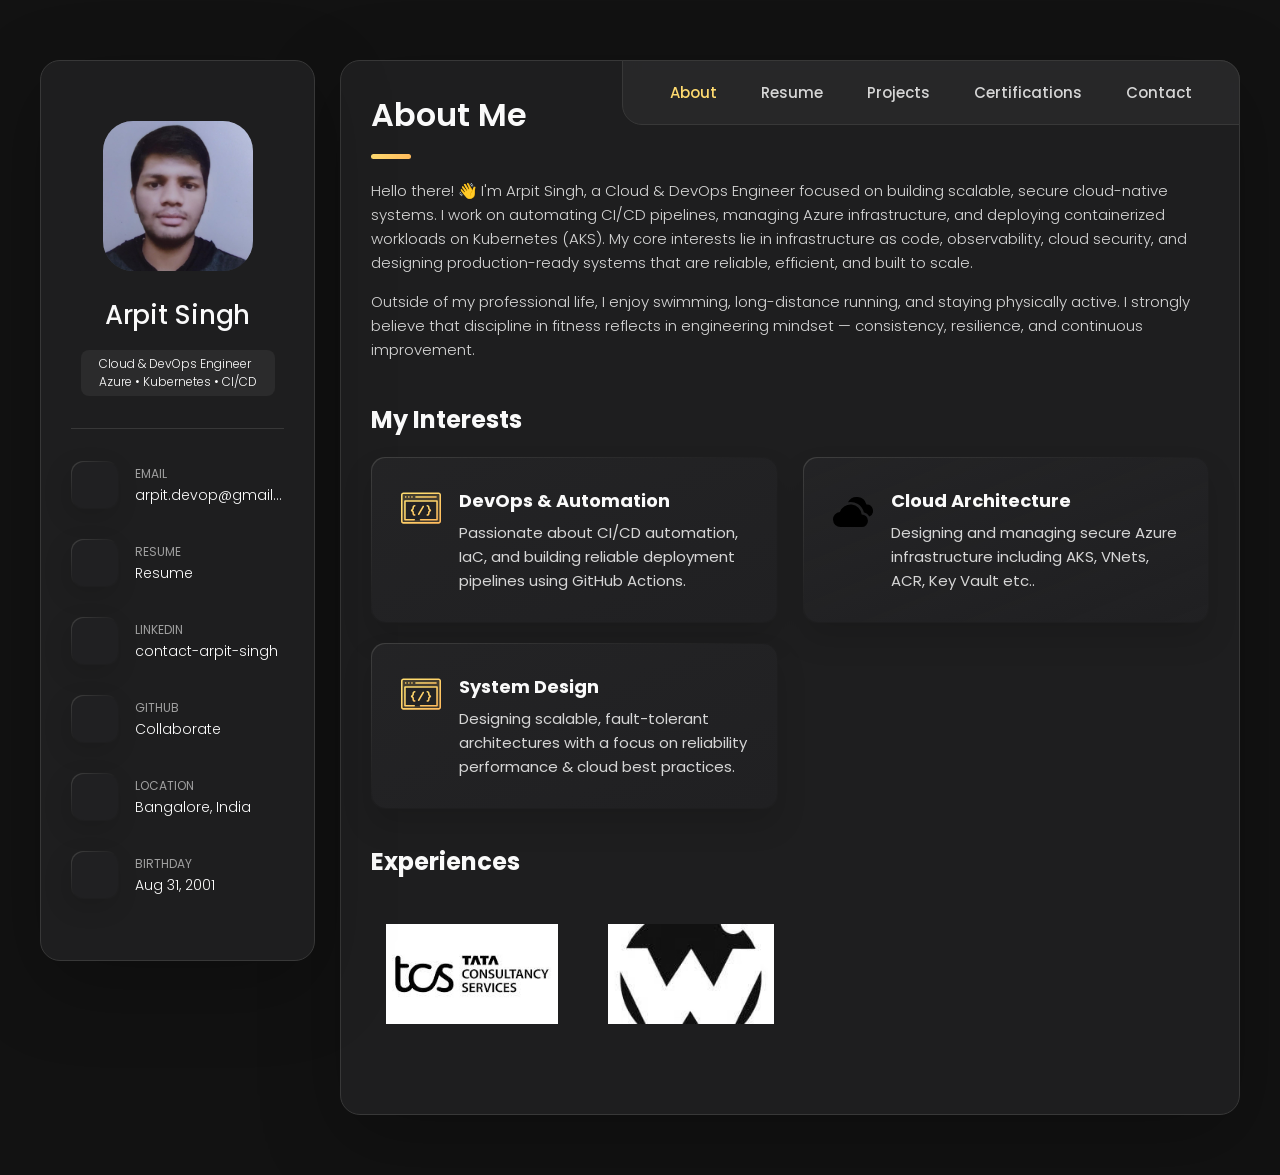
==== index.html @ 0b709ae7 "first commit" ====
<!DOCTYPE html>
<html lang="en">

<head>
  <meta charset="UTF-8">
  <meta http-equiv="X-UA-Compatible" content="IE=edge">
  <meta name="viewport" content="width=device-width, initial-scale=1.0">
  <title>Arpit Singh</title>

  <!--
    - favicon
  -->
  <link rel="shortcut icon" href="./assets/as.png" type="image/x-icon">
  <link rel="stylesheet" href="https://cdn.jsdelivr.net/npm/ionicons@5.5.1/dist/css/ionicons.min.css">
  <link rel="stylesheet" href="https://cdn.jsdelivr.net/npm/ionicons@5.5.1/dist/css/ionicons.min.css">
  <link rel="stylesheet" href="https://code.ionicframework.com/ionicons/2.0.1/css/ionicons.min.css">
  <link rel="stylesheet" href="https://cdn.jsdelivr.net/npm/ionicons@5.5.1/dist/css/ionicons.min.css">
  <link rel="stylesheet" href="https://cdn.jsdelivr.net/npm/ionicons@5.5.1/dist/css/ionicons.min.css">

  <!--
    - custom css link
  -->
  <link rel="stylesheet" href="./assets/css/style.css">

  <!--
    - google font link
  -->
  <link rel="preconnect" href="https://fonts.googleapis.com">
  <link rel="preconnect" href="https://fonts.gstatic.com" crossorigin>
  <link href="https://fonts.googleapis.com/css2?family=Poppins:wght@300;400;500;600&display=swap" rel="stylesheet">
</head>

<body>

  <!--
    - #MAIN
  -->

  <main>

    <!--
      - #SIDEBAR
    -->

    <aside class="sidebar" data-sidebar>

      <div class="sidebar-info">

        <figure class="avatar-box">
          <img src="./assets/profile-pic.jpeg" alt="Arpit Singh" width="80">
        </figure>

        <div class="info-content">
          <h1 class="name" title="Arpit Singh">Arpit Singh</h1>

          <p class="title">Cloud & DevOps Engineer <br> Azure • Kubernetes • CI/CD</p>
        </div>

        <button class="info_more-btn" data-sidebar-btn>
          <span>Show Contacts</span>

          <ion-icon name="chevron-down"></ion-icon>
        </button>

      </div>

      <div class="sidebar-info_more">

        <div class="separator"></div>

        <ul class="contacts-list">

          <li class="contact-item">

            <div class="icon-box">
              <ion-icon name="mail-outline"></ion-icon>
            </div>

            <div class="contact-info">
              <p class="contact-title">Email</p>
              <a href="mailto:arpit.devop@gmail.com" class="contact-link">
                arpit.devop@gmail.com
              </a>
            </div>

          </li>

          <li class="contact-item">

            <div class="icon-box">
              <ion-icon name="ribbon"></ion-icon>
            </div>

            <div class="contact-info">
              <a href="https://drive.google.com/file/d/19bcJ9LCSrJojhZYtSBppx2mqFGIJ4Ehd/view?usp=sharing"
                target="_blank" class="contact-title">Resume</a>

              <a href="https://drive.google.com/file/d/19bcJ9LCSrJojhZYtSBppx2mqFGIJ4Ehd/view?usp=sharing"
                target="_blank" class="contact-link">Resume</a>
            </div>

          </li>

          <li class="contact-item">

            <div class="icon-box">
              <ion-icon name="logo-linkedin"></ion-icon>
            </div>

            <div class="contact-info">
              <!-- <p  class="contact-title">LinkedIn</p> -->
              <a href="https://www.linkedin.com/in/contact-arpit-singh"  target="_blank" class="contact-title">LinkedIn</a>
              <a href="https://www.linkedin.com/in/contact-arpit-singh"  target="_blank" class="contact-link">contact-arpit-singh</a>
            </div>

          </li>


          <li class="contact-item">

            <div class="icon-box">
              <ion-icon name="logo-github"></ion-icon>
            </div>

            <div class="contact-info">
              <a href="https://github.com/The-0mnipotent"  target="_blank" class="contact-title">Github</a>
              <a href="https://github.com/The-0mnipotent"  target="_blank" class="contact-link">Collaborate</a>
            </div>

          </li>

          <!-- <li class="contact-item">

            <div class="icon-box">
              <ion-icon name="code"></ion-icon>
            </div>

            <div class="contact-info">
              <a href="https://www.naukri.com/code360/profile/codetalk"   target="_blank" class="contact-title">Code-360</p>
              <a href="https://www.naukri.com/code360/profile/codetalk"   target="_blank" class="contact-link">Check it out</a>
            </div>

          </li> -->

          <li class="contact-item">

            <div class="icon-box">
              <ion-icon name="location-outline"></ion-icon>
            </div>

            <div class="contact-info">
              <p class="contact-title">Location</p>
              <address>Bangalore, India</address>
            </div>

          </li>


          <li class="contact-item">

            <div class="icon-box">
              <ion-icon name="calendar-outline"></ion-icon>
            </div>

            <div class="contact-info">
              <p class="contact-title">Birthday</p>

              <time datetime="2000-02-16">Aug 31, 2001</time>
            </div>

          </li>

        </ul>

        <div class="separator"></div>


      </div>

    </aside>





    <!--
      - #main-content
    -->

    <div class="main-content">

      <!--
        - #NAVBAR
      -->

      <nav class="navbar">

        <ul class="navbar-list">

          <li class="navbar-item">
            <button class="navbar-link  active" data-nav-link>About</button>
          </li>

          <li class="navbar-item">
            <button class="navbar-link" data-nav-link>Resume</button>
          </li>

          <li class="navbar-item">
            <button class="navbar-link" data-nav-link>Projects</button>
          </li>

          <li class="navbar-item">
            <button class="navbar-link" data-nav-link>Certifications</button>
          </li>

          <li class="navbar-item">
            <button class="navbar-link" data-nav-link>Contact</button>
          </li>

        </ul>

      </nav>





      <!--
        - #ABOUT
      -->

      <article class="about  active" data-page="about">

        <header>
          <h2 class="h2 article-title">About me</h2>
        </header>

        <section class="about-text">
          <p>
            Hello there! 👋 I'm Arpit Singh, a Cloud & DevOps Engineer focused on building scalable, secure cloud-native systems. I work on automating CI/CD pipelines, managing Azure infrastructure, and deploying containerized workloads on Kubernetes (AKS). My core interests lie in infrastructure as code, observability, cloud security, and designing production-ready systems that are reliable, efficient, and built to scale.
          </p>

          <p>
            Outside of my professional life, I enjoy swimming, long-distance running, and staying physically active. I strongly believe that discipline in fitness reflects in engineering mindset — consistency, resilience, and continuous improvement.
          </p>
        </section>


        <!--
          - service
        -->

        <section class="service">

          <h3 class="h3 service-title">My Interests</h3>

          <ul class="service-list">

            <li class="service-item">

              <div class="service-icon-box">
                <img src="./assets/images/icon-dev.svg" alt="DevOps icon" width="40">
              </div>

              <div class="service-content-box">
                <h4 class="h4 service-item-title">DevOps & Automation</h4>

                <p class="service-item-text">
                  Passionate about CI/CD automation, IaC, and building reliable deployment pipelines using GitHub Actions.
                </p>
              </div>
            </li>

            <li class="service-item">

              <div class="service-icon-box">
                <img src="./assets/images/icon-cloud.svg" alt="Cloud icon" width="40">
              </div>

              <div class="service-content-box">
                <h4 class="h4 service-item-title">Cloud Architecture</h4>

                <p class="service-item-text">
                  Designing and managing secure Azure infrastructure including AKS, VNets, ACR, Key Vault etc..
                </p>
              </div>

            </li>

            <li class="service-item">

              <div class="service-icon-box">
                <img src="./assets/images/icon-dev.svg" alt="System Design icon" width="40">
              </div>

              <div class="service-content-box">
                <h4 class="h4 service-item-title">System Design</h4>

                <p class="service-item-text">
                  Designing scalable, fault-tolerant architectures with a focus on reliability performance & cloud best practices.
                </p>
              </div>

            </li>

          </ul>

        </section>


        <!--
          - testimonials (Todo)
        -->

        

        <!--
          - testimonials modal
        -->
        <div class="modal-container" data-modal-container>

          <div class="overlay" data-overlay></div>

          <section class="testimonials-modal">

            <button class="modal-close-btn" data-modal-close-btn>
              <ion-icon name="close-outline"></ion-icon>
            </button>

            <div class="modal-img-wrapper">
              <figure class="modal-avatar-box">
                <img src="./assets/images/logo.png" alt="Arpit Singh" width="80" data-modal-img>
              </figure>

              <img src="./assets/images/icon-quote.svg" alt="quote icon">
            </div>

            <div class="modal-content">

              <h4 class="h3 modal-title" data-modal-title>Arpit Singh</h4>


              <div data-modal-text>
                <p>
                  Arpit is a great guy to work with.
                </p>
              </div>

            </div>

          </section>

        </div>


        <!--
          - clients
        -->

        <section class="clients">

          <h3 class="h3 clients-title">Experiences</h3>

          <ul class="clients-list has-scrollbar">

            <li class="clients-item">
              <a href="https://www.tcs.com/" target="_blank">
                <img src="./assets/images/tcs.jpeg" width="150px" height="100px" alt="TCS">
              </a>
            </li>

            <li class="clients-item">
              <a href="https://thewasserstoff.com/" target="_blank">
                <img src="./assets/images/wasserstoff.jpeg" width="150px" height="100px" alt="Wasserstoff">
              </a>
            </li>

            <!-- <li class="clients-item coding-ninjas">
              <a href="https://www.codingninjas.com/" target="_blank">
                <br><br><br><br>
                <img src="./assets/images/codingninjas.png" width="150px" height="150px" alt="codingninjas">
              </a>
            </li> -->

          </ul>

        </section>

        <!-- Received Offers From (TODO) -->
      </article>





      <!--
        - #RESUME
      -->

      <article class="resume" data-page="resume">

        <header>
          <h2 class="h2 article-title">Resume</h2>
        </header>
        <section class="timeline">

          <div class="title-wrapper">
            <div class="icon-box">
              <ion-icon name="briefcase" class="experience-icon"></ion-icon>
            </div>

            <h3 class="h3">Experience</h3>
          </div>

          <ol class="timeline-list">

            <li class="timeline-item">
              <h4 class="h4 timeline-item-title">Tata Consultancy Services (TCS)</h4>

              <span>Associate System Engineer | November 2024 – Present</span>

              <ul class="white-dot">
                <li>Implemented GitHub Actions CI/CD workflows to automate build, test, and deployment pipelines, improving delivery speed and reducing manual intervention.</li>
                <li>Containerized application components and deployed them on Azure Kubernetes Service (AKS); developed Helm charts to standardize deployments across environments.</li>
                <li>Managed Azure infrastructure including VMs, Storage Accounts, VNets, ACR, and Key Vault with secure configurations and monitoring using Azure Monitor.</li>
                <li>Enhanced system reliability and observability while optimizing operational overhead.</li>
              </ul>
            </li>

            <li class="timeline-item">
              <h4 class="h4 timeline-item-title">Wasserstoff RJ Innovations Limited</h4>

              <span>Backend Engineer | May 2024 – October 2024</span>

              <ul class="white-dot">
                <li>Designed and maintained RESTful APIs using Node.js, Express, and MongoDB to improve backend reliability and scalability.</li>
                <li>Collaborated with DevOps teams to containerize applications using Docker and deploy them on AWS environments.</li>
                <li>Built CI/CD pipelines using GitHub Actions to automate testing and deployments, reducing release cycles and manual effort.</li>
                <li>Worked closely with cross-functional teams to ensure stable and production-ready backend systems.</li>
              </ul>
            </li>

          </ol>

        </section>

        <section class="timeline">

          <div class="title-wrapper">
            <div class="icon-box">
              <ion-icon name="book-outline"></ion-icon>
            </div>

            <h3 class="h3">Education</h3>
          </div>

          <ol class="timeline-list">

            <li class="timeline-item">

              <h4>
                <a href="http://soe.jnu.ac.in/home" class="h4 timeline-item-title">
                  <b>Jawaharlal Nehru University</b>
                </a>
              </h4>

              <span>2019 – 2024</span>

              <p class="timeline-text">B.Tech + M.S. (Integrated) in Computer Science</p>

              <ul class="white-dot">
                <li>Strong foundation in Data Structures, Operating Systems, Computer Networks, DBMS, and System Design.</li>
                <li>Developed analytical and problem-solving skills through rigorous coursework and projects.</li>
                <li>Actively participated in technical events and coding competitions.</li>
              </ul>

            </li>

            <li class="timeline-item">

              <h4>
                <a href="www.yashwantpublicschool.org" class="h4 timeline-item-title">
                  <b>Yashwant Public Hr Secondary School</b>
                </a>
              </h4>

              <span>2017 – 2019</span>

              <p class="timeline-text">Higher Secondary Education (PCM) | CBSE</p>

            </li>

          </ol>

        </section>

        <section class="skill">

          <div class="title-wrapper">
            <div class="icon-box">
              <ion-icon name="server-outline" class="experience-icon"></ion-icon>
            </div>
            <h3 class="h3 skills-title">Technical Skills</h3>
          </div>

          <div class="skills-grid">

            <div class="skill-card">
              <h4 class="skill-card-title">Cloud Platforms</h4>
              <ul class="skill-card-list">
                <li>Microsoft Azure</li>
                <li>VMs</li>
                <li>VNets</li>
                <li>ACR</li>
                <li>Key Vault</li>
                <li>Azure Monitor</li>
                <li>Storage Accounts</li>
              </ul>
            </div>

            <div class="skill-card">
              <h4 class="skill-card-title">DevOps & IaC</h4>
              <ul class="skill-card-list">
                <li>Docker</li>
                <li>Kubernetes (AKS)</li>
                <li>GitHub Actions</li>
                <li>Terraform</li>
                <li>Jenkins</li>
                <li>Helm</li>
              </ul>
            </div>

            <div class="skill-card">
              <h4 class="skill-card-title">Backend Development</h4>
              <ul class="skill-card-list">
                <li>Node.js</li>
                <li>Express.js</li>
                <li>REST APIs</li>
                <li>MongoDB</li>
              </ul>
            </div>

            <div class="skill-card">
              <h4 class="skill-card-title">Scripting</h4>
              <ul class="skill-card-list">
                <li>Python</li>
                <li>Bash</li>
                <li>JavaScript</li>
              </ul>
            </div>

            <div class="skill-card">
              <h4 class="skill-card-title">Version Control</h4>
              <ul class="skill-card-list">
                <li>Git</li>
                <li>GitHub</li>
              </ul>
            </div>

            <div class="skill-card">
              <h4 class="skill-card-title">ITSM</h4>
              <ul class="skill-card-list">
                <li>ServiceNow</li>
                <li>Incident Management</li>
                <li>Access Provisioning</li>
              </ul>
            </div>

          </div>

        </section>
        <!--<br>
        <section class="skill">
          <div class="title-wrapper">
            <div class="icon-box">
              <ion-icon name="book" class="experience-icon"></ion-icon>
            </div>
            <h3 class="h3 skills-title">Coursework</h3>
          </div>
          <ul class="skills-list content-card">

            <ul class="white-dot">

              <li>Data Structures</li>
              <li>Object Oriented Programming Language</li>
              <li>Operating Systems</li>
              <li>Database Management System</li>
              <li>Data Science</li>
              <li>Computer Networking</li>
              <li>Machine Learning</li>
            </ul>
          </ul>

        </section> -->

      </article>





      <!--
        - #PORTFOLIO
      -->
      <article class="portfolio" data-page="projects">

        <header>
          <h2 class="h2 article-title">Projects</h2>
        </header>

        <section>



          <div class="filter-select-box">

            <button class="filter-select" data-select>

              <div class="select-value" data-select-value>Options for future</div>

              <div class="select-icon">
                <ion-icon name="chevron-down"></ion-icon>
              </div>

            </button>



          </div>

          <ul class="project-list">
            <li class="project-item  active" data-filter-item data-category="web development">
              <a target="_blank" href="https://mernstay.onrender.com/">

                <figure class="project-img">
                  <div class="project-item-icon-box">
                    <ion-icon name="eye-outline"></ion-icon>
                  </div>
                  <img src="./assets/project-1.png" alt="Stock Market" loading="lazy">
                </figure>

                <h3 class="project-title">MERNStay Application</h3>

                <p class="project-category">Web Development</p>

              </a>
            </li>
            <li class="project-item  active" data-filter-item data-category="web development">
              <a target="_blank" href="https://property-pulse-j5a2.onrender.com/">

                <figure class="project-img">
                  <div class="project-item-icon-box">
                    <ion-icon name="eye-outline"></ion-icon>
                  </div>
                  <img src="./assets/project-2.png" alt="QnA" loading="lazy">
                </figure>

                <h3 class="project-title">Property Pulse</h3>

                <p class="project-category">Web Development</p>

              </a>
            </li>

            <li class="project-item  active" data-filter-item data-category="web development">
              <a target="_blank" href="https://arpit-movie-mania.netlify.app/">

                <figure class="project-img">
                  <div class="project-item-icon-box">
                    <ion-icon name="eye-outline"></ion-icon>
                  </div>
                  <img src="./assets/project-3.png" alt="QnA" loading="lazy">
                </figure>

                <h3 class="project-title">Movie Mania</h3>

                <p class="project-category">Web Development</p>

              </a>
            </li>

            <li class="project-item  active" data-filter-item data-category="web development">
              <a target="_blank" href="https://arpit-bookphile.netlify.app/">

                <figure class="project-img">
                  <div class="project-item-icon-box">
                    <ion-icon name="eye-outline"></ion-icon>
                  </div>
                  <img src="./assets/project-4.png" alt="QnA" loading="lazy">
                </figure>

                <h3 class="project-title">Bookphile</h3>

                <p class="project-category">Web Development</p>

              </a>
            </li>

            <li class="project-item  active" data-filter-item data-category="web development">
              <a target="_blank" href="https://github.com/The-0mnipotent">

                <figure class="project-img">
                  <div class="project-item-icon-box">
                    <ion-icon name="eye-outline"></ion-icon>
                  </div>
                  <img src="./assets/github.png" alt="finance" loading="lazy">
                </figure>

                <h3 class="project-title">Other projects on Github</h3>
                <p class="project-category">Various Other Skills</p>


              </a>
            </li>

            <!-- TeachTok (TODO) -->

          </ul>

        </section>
        <br>
      
      </article>









      <!--
        - #BLOG
      -->

      <article class="blog" data-page="certifications">

        <header>
          <h2 class="h2 article-title">Work</h2>
        </header>

        <section class="blog-posts">
          <ul class="blog-posts-list">

            <!-- add iotric -->
            <li class="blog-post-item">
              <a target="_blank" href="https://ninjasfiles.s3.amazonaws.com/certificate_67cec0396accd860_f3f9511fbd11e217bb98fff5a07efeba.pdf">

                <figure class="blog-banner-box">
                  <img src="./assets/certificate-1.png" alt="Frontend" loading="lazy">
                </figure>

                <div class="blog-content">

                  <div class="blog-meta">
                    <p class="blog-category">Frontend Development</p>

                    <span class="dot"></span>

                    <time datetime="2022-02-23">July 2023 – September 2023</time>
                  </div>


                </div>

              </a>
            </li>

            <!-- add kyron -->
            <li class="blog-post-item">
              <a target="_blank" href="https://ninjasfiles.s3.amazonaws.com/certificate_d5d34d7b096cbec3_479503feb0fe6d959cf049bc693d2ffd.pdf">

                <figure class="blog-banner-box">
                  <img src="./assets/certificate-2.png" alt="Backend Development" loading="lazy">
                </figure>

                <div class="blog-content">

                  <div class="blog-meta">
                    <p class="blog-category">Backend Development</p>

                    <span class="dot"></span>

                    <time datetime="2022-02-23">September 2022 – November 2022</time>
                  </div>


                </div>

              </a>
            </li>

            <!-- add upskool -->
            <li class="blog-post-item">
              <a target="_blank" href="https://ninjasfiles.s3.amazonaws.com/certificate_1bd7b28889ae97d5_ec583d59be76a3b35f789112d2c4c23d.pdf">

                <figure class="blog-banner-box">
                  <img src="./assets/certificate-3.png" alt="react" loading="lazy">
                </figure>

                <div class="blog-content">

                  <div class="blog-meta">
                    <p class="blog-category">React Development</p>

                    <span class="dot"></span>

                    <time datetime="2022-02-23">November 2022–February 2023</time>
                  </div>


                </div>

              </a>
            </li>
          </ul>
          
          </ul>

        </section>

        <!-- Certifications (TODO) -->
  
      </article>


      <!--
        - #CONTACT
      -->

      <article class="contact" data-page="contact">

        <header>
          <h2 class="h2 article-title">Contact</h2>
        </header>
        <section class="mapbox" data-mapbox>
          <div class="mapbox">
            <div class="gmap_canvas">
              <iframe 
                class="gmap_iframe"
                width="100%"
                frameborder="0"
                scrolling="no"
                marginheight="0"
                marginwidth="0"
                src="https://maps.google.com/maps?q=Whitefield,Bengaluru&t=&z=13&ie=UTF8&iwloc=&output=embed">
              </iframe>

              <style>
                .mapouter {
                  position: relative;
                  text-align: right;
                  width: 100%;
                  height: 424px;
                }

                .gmap_canvas {
                  overflow: hidden;
                  background: none !important;
                  width: 100%;
                  height: 424px;
                }

                .gmap_iframe {
                  height: 424px !important;
                }
              </style>
            </div>
          </div>
        </section>

        <header>
          <h2 class="h2 article-title">Let's Connect</h2>
        </header>
        <section>
          <div class="container">
            <div class="column">
              <a
                href="mailto:arpitsingh9274@gmail.com?subject=Exciting%20Opportunity:%20Join%20Our%20Team%20and%20Connect!&body=Dear%Arpit,%0D%0A%0D%0AI%20hope%20this%20email%20finds%20you%20well.%20I%20recently%20came%20across%20your%20impressive%20profile%20as%20a%20software%20engineer,%20and%20I%20must%20say,%20your%20experience%20and%20skills%20caught%20our%20attention.%0D%0A%0D%0AWe%20are%20always%20on%20the%20lookout%20for%20talented%20professionals%20like%20yourself%20who%20can%20contribute%20to%20our%20dynamic%20team.%20We%20believe%20that%20your%20expertise%20aligns%20perfectly%20with%20our%20company's%20goals%20and%20vision.%20After%20thoroughly%20reviewing%20your%20work%20and%20accomplishments,%20we%20are%20genuinely%20interested%20in%20connecting%20with%20you%20to%20discuss%20potential%20opportunities.%0D%0A%0D%0AWe%20admire%20your%20passion%20for%20software%20engineering%20and%20the%20exceptional%20projects%20you%20have%20undertaken.%20Our%20company%20values%20individuals%20who%20are%20motivated,%20innovative,%20and%20constantly%20seeking%20to%20push%20the%20boundaries%20of%20technology.%20We%20believe%20that%20you%20possess%20these%20qualities,%20and%20we%20would%20love%20to%20have%20you%20join%20our%20team.%0D%0A%0D%0AIf%20you%20are%20open%20to%20exploring%20new%20career%20prospects,%20we%20would%20be%20delighted%20to%20schedule%20a%20conversation%20with%20you%20at%20your%20convenience.%20We%20would%20like%20to%20discuss%20the%20exciting%20projects%20we%20are%20working%20on,%20as%20well%20as%20the%20opportunities%20for%20professional%20growth%20and%20development.%0D%0A%0D%0APlease%20let%20me%20know%20if%20you%20are%20interested%20in%20connecting,%20and%20we%20can%20arrange%20a%20call%20or%20a%20meeting.%20I%20am%20confident%20that%20our%20discussion%20will%20provide%20you%20with%20valuable%20insights%20into%20the%20possibilities%20that%20lie%20ahead.%0D%0A%0D%0AThank%20you%20for%20considering%20this%20opportunity.%20We%20eagerly%20await%20your%20response%20and%20the%20chance%20to%20connect%20with%20you%20further.%20If%20you%20have%20any%20questions%20in%20the%20meantime,%20please%20do%20not%20hesitate%20to%20reach%20out.%0D%0A%0D%0AWarm%20regards,">
                <div class="icon-box-mail">
                  <i class="ion ion-email"></i> &nbsp;&nbsp;Mail
                </div>
              </a>
            </div>
          </div>
        </section>
        <header>
          <br>
          <h2 class="h2 article-title">Also View</h2>
        </header>
        <section>
          <section class="blog-posts">
            <ul class="blog-posts-list">

              <li class="blog-post-item">
                <a href="https://www.linkedin.com/in/contact-arpit-singh/">

                  <figure class="blog-banner-box">
                    <img src="./assets/LinkedIn.png" alt="LinkedIn" loading="lazy">
                  </figure>

                  <div class="blog-content">

                    <div class="blog-meta">
                      <p class="blog-category">LinkedIn</p>

                      <span class="dot"></span>

                      <p class="blog-category">contact-arpit-singh</p>
                    </div>


                  </div>

                </a>
              </li>
              <!-- <li class="blog-post-item">
                <a href="https://www.naukri.com/code360/profile/codetalk">

                  <figure class="blog-banner-box">
                    <img src="./assets/code360.png" alt="Code360" loading="lazy">
                  </figure>

                  <div class="blog-content">

                    <div class="blog-meta">
                      <p class="blog-category">Code360</p>

                      <span class="dot"></span>

                      <p class="blog-category">codetalk</p>
                    </div>


                  </div>

                </a>
              </li> -->
          </section>
      </article>

    </div>

  </main>






  <!--
    - custom js link
  -->
  <script src="./assets/js/script.js"></script>

  <!--
    - ionicon link
  -->
  <script type="module" src="https://unpkg.com/ionicons@5.5.2/dist/ionicons/ionicons.esm.js"></script>
  <script nomodule src="https://unpkg.com/ionicons@5.5.2/dist/ionicons/ionicons.js"></script>

</body>

</html>
---- assets/css/style.css ----
/*-----------------------------------*\ #style.css \*-----------------------------------*/
/** * copyright 2022 @codewithsadee */
/*-----------------------------------*\ #CUSTOM PROPERTY \*-----------------------------------*/
:root {
  /** * colors */
  /* gradient */
  --bg-gradient-onyx: linear-gradient(
    to bottom right,
    hsl(240, 1%, 25%) 3%,
    hsl(0, 0%, 19%) 97%
  );
  --bg-gradient-jet: linear-gradient(
      to bottom right,
      hsla(240, 1%, 18%, 0.251) 0%,
      hsla(240, 2%, 11%, 0) 100%
    ),
    hsl(240, 2%, 13%);
  --bg-gradient-yellow-1: linear-gradient(
    to bottom right,
    hsl(45, 100%, 71%) 0%,
    hsla(36, 100%, 69%, 0) 50%
  );
  --bg-gradient-yellow-2: linear-gradient(
      135deg,
      hsla(45, 100%, 71%, 0.251) 0%,
      hsla(35, 100%, 68%, 0) 59.86%
    ),
    hsl(240, 2%, 13%);
  --border-gradient-onyx: linear-gradient(
    to bottom right,
    hsl(0, 0%, 25%) 0%,
    hsla(0, 0%, 25%, 0) 50%
  );
  --text-gradient-yellow: linear-gradient(
    to right,
    hsl(45, 100%, 72%),
    hsl(35, 100%, 68%)
  );
  /* solid */
  --jet: hsl(0, 0%, 22%);
  --onyx: hsl(240, 1%, 17%);
  --eerie-black-1: hsl(240, 2%, 13%);
  --eerie-black-2: hsl(240, 2%, 12%);
  --smoky-black: hsl(0, 0%, 7%);
  --white-1: hsl(0, 0%, 100%);
  --white-2: hsl(0, 0%, 98%);
  --orange-yellow-crayola: hsl(45, 100%, 72%);
  --vegas-gold: hsl(45, 54%, 58%);
  --light-gray: hsl(0, 0%, 84%);
  --light-gray-70: hsla(0, 0%, 84%, 0.7);
  --bittersweet-shimmer: hsl(0, 43%, 51%);
  /** * typography */
  /* font-family */
  --ff-poppins: "Poppins", sans-serif;
  /* font-size */
  --fs-1: 24px;
  --fs-2: 18px;
  --fs-3: 17px;
  --fs-4: 16px;
  --fs-5: 15px;
  --fs-6: 14px;
  --fs-7: 13px;
  --fs-8: 11px;
  /* font-weight */
  --fw-300: 300;
  --fw-400: 400;
  --fw-500: 500;
  --fw-600: 600;
  /** * shadow */
  --shadow-1: -4px 8px 24px hsla(0, 0%, 0%, 0.25);
  --shadow-2: 0 16px 30px hsla(0, 0%, 0%, 0.25);
  --shadow-3: 0 16px 40px hsla(0, 0%, 0%, 0.25);
  --shadow-4: 0 25px 50px hsla(0, 0%, 0%, 0.15);
  --shadow-5: 0 24px 80px hsla(0, 0%, 0%, 0.25);
  /** * transition */
  --transition-1: 0.25s ease;
  --transition-2: 0.5s ease-in-out;
}
/*-----------------------------------*\ #RESET \*-----------------------------------*/
*,
*::before,
*::after {
  margin: 0;
  padding: 0;
  box-sizing: border-box;
}
a {
  text-decoration: none;
}
li {
  list-style: none;
}
img,
ion-icon,
a,
button,
time,
span {
  display: block;
}
button {
  font: inherit;
  background: none;
  border: none;
  text-align: left;
  cursor: pointer;
}
input,
textarea {
  display: block;
  width: 100%;
  background: none;
  font: inherit;
}
::selection {
  background: var(--orange-yellow-crayola);
  color: var(--smoky-black);
}
:focus {
  outline-color: var(--orange-yellow-crayola);
}
html {
  font-family: var(--ff-poppins);
}
body {
  background: var(--smoky-black);
}
/*-----------------------------------*\ #REUSED STYLE \*-----------------------------------*/
.sidebar,
article {
  background: var(--eerie-black-2);
  border: 1px solid var(--jet);
  border-radius: 20px;
  padding: 15px;
  box-shadow: var(--shadow-1);
  z-index: 1;
}
.separator {
  width: 100%;
  height: 1px;
  background: var(--jet);
  margin: 16px 0;
}
.icon-box {
  position: relative;
  background: var(--border-gradient-onyx);
  width: 30px;
  height: 30px;
  border-radius: 8px;
  display: flex;
  justify-content: center;
  align-items: center;
  font-size: 16px;
  color: var(--orange-yellow-crayola);
  box-shadow: var(--shadow-1);
  z-index: 1;
}
.icon-box::before {
  content: "";
  position: absolute;
  inset: 1px;
  background: var(--eerie-black-1);
  border-radius: inherit;
  z-index: -1;
}
.icon-box-mail {
  position: relative;
  background: var(--border-gradient-onyx);
  width: 30px;
  height: 30px;
  border-radius: 8px;
  display: flex;
  justify-content: center;
  align-items: center;
  font-size: 16px;
  color: var(--orange-yellow-crayola);
  box-shadow: var(--shadow-1);
  z-index: 1;
}
.icon-box-mail::before {
  content: "";
  position: absolute;
  inset: 1px;
  background: var(--eerie-black-1);
  border-radius: inherit;
  z-index: -1;
}
.icon-box ion-icon {
  --ionicon-stroke-width: 35px;
}
article {
  display: none;
}
article.active {
  display: block;
  animation: fade 0.5s ease backwards;
}
@keyframes fade {
  0% {
    opacity: 0;
  }
  100% {
    opacity: 1;
  }
}
.h2,
.h3,
.h4,
.h5 {
  color: var(--white-2);
  text-transform: capitalize;
}
.h2 {
  font-size: var(--fs-1);
}
.h3 {
  font-size: var(--fs-2);
}
.h4 {
  font-size: var(--fs-4);
}
.h5 {
  font-size: var(--fs-7);
  font-weight: var(--fw-500);
}
.article-title {
  position: relative;
  padding-bottom: 7px;
}
.article-title::after {
  content: "";
  position: absolute;
  bottom: 0;
  left: 0;
  width: 30px;
  height: 3px;
  background: var(--text-gradient-yellow);
  border-radius: 3px;
}
.has-scrollbar::-webkit-scrollbar {
  width: 5px;
  /* for vertical scrollbar */
  height: 5px;
  /* for horizontal scrollbar */
}
.has-scrollbar::-webkit-scrollbar-track {
  background: var(--onyx);
  border-radius: 5px;
}
.has-scrollbar::-webkit-scrollbar-thumb {
  background: var(--orange-yellow-crayola);
  border-radius: 5px;
}
.has-scrollbar::-webkit-scrollbar-button {
  width: 20px;
}
.content-card {
  position: relative;
  background: var(--border-gradient-onyx);
  padding: 15px;
  padding-top: 45px;
  border-radius: 14px;
  box-shadow: var(--shadow-2);
  cursor: pointer;
  z-index: 1;
}
.content-card::before {
  content: "";
  position: absolute;
  inset: 1px;
  background: var(--bg-gradient-jet);
  border-radius: inherit;
  z-index: -1;
}
/*-----------------------------------*\ #MAIN \*-----------------------------------*/
main {
  margin: 15px 12px;
  margin-bottom: 75px;
  min-width: 259px;
}
/*-----------------------------------*\ #SIDEBAR \*-----------------------------------*/
.sidebar {
  margin-bottom: 15px;
  max-height: 112px;
  overflow: hidden;
  transition: var(--transition-2);
}
.sidebar.active {
  max-height: 405px;
}
.sidebar-info {
  position: relative;
  display: flex;
  justify-content: flex-start;
  align-items: center;
  gap: 15px;
}
.avatar-box {
  background: var(--bg-gradient-onyx);
  border-radius: 20px;
}
.info-content .name {
  color: var(--white-2);
  font-size: var(--fs-3);
  font-weight: var(--fw-500);
  letter-spacing: -0.25px;
  margin-bottom: 10px;
}
.info-content .title {
  color: var(--white-1);
  background: var(--onyx);
  font-size: var(--fs-8);
  font-weight: var(--fw-300);
  width: max-content;
  padding: 3px 12px;
  border-radius: 8px;
}
.info_more-btn {
  position: absolute;
  top: -15px;
  right: -15px;
  border-radius: 0 15px;
  font-size: 13px;
  color: var(--orange-yellow-crayola);
  background: var(--border-gradient-onyx);
  padding: 10px;
  box-shadow: var(--shadow-2);
  transition: var(--transition-1);
  z-index: 1;
}
.container {
  display: grid;
  grid-template-columns: 1fr 1fr;
  grid-gap: 2px;
}
.wrapp {
  margin-top: 20px;
}
.column {
  padding: 10px;
}
.info_more-btn::before {
  content: "";
  position: absolute;
  inset: 1px;
  border-radius: inherit;
  background: var(--bg-gradient-jet);
  transition: var(--transition-1);
  z-index: -1;
}
.info_more-btn:hover,
.info_more-btn:focus {
  background: var(--bg-gradient-yellow-1);
}
.info_more-btn:hover::before,
.info_more-btn:focus::before {
  background: var(--bg-gradient-yellow-2);
}
.info_more-btn span {
  display: none;
}
.sidebar-info_more {
  opacity: 0;
  visibility: hidden;
  transition: var(--transition-2);
}
.sidebar.active .sidebar-info_more {
  opacity: 1;
  visibility: visible;
}
.contacts-list {
  display: grid;
  grid-template-columns: 1fr;
  gap: 16px;
}
.contact-item {
  min-width: 100%;
  display: flex;
  align-items: center;
  gap: 16px;
}
.contact-info {
  max-width: calc(100% - 46px);
  width: calc(100% - 46px);
}
.contact-title {
  color: var(--light-gray-70);
  font-size: var(--fs-8);
  text-transform: uppercase;
  margin-bottom: 2px;
}
.contact-info :is(.contact-link, time, address) {
  color: var(--white-2);
  font-size: var(--fs-7);
}
.contact-info address {
  font-style: normal;
}
.social-list {
  display: flex;
  justify-content: flex-start;
  align-items: center;
  gap: 15px;
  padding-bottom: 4px;
  padding-left: 7px;
}
.social-item .social-link {
  color: var(--light-gray-70);
  font-size: 18px;
}
.social-item .social-link:hover {
  color: var(--light-gray);
}
/*-----------------------------------*\ #NAVBAR \*-----------------------------------*/
.navbar {
  position: fixed;
  bottom: 0;
  left: 0;
  width: 100%;
  background: hsla(240, 1%, 17%, 0.75);
  backdrop-filter: blur(10px);
  border: 1px solid var(--jet);
  border-radius: 12px 12px 0 0;
  box-shadow: var(--shadow-2);
  z-index: 5;
}
.navbar-list {
  display: flex;
  flex-wrap: wrap;
  justify-content: center;
  align-items: center;
  padding: 0 10px;
}
.navbar-link {
  color: var(--light-gray);
  font-size: var(--fs-8);
  padding: 20px 7px;
  transition: color var(--transition-1);
}
.navbar-link:hover,
.navbar-link:focus {
  color: var(--light-gray-70);
}
.navbar-link.active {
  color: var(--orange-yellow-crayola);
}
/*-----------------------------------*\ #ABOUT \*-----------------------------------*/
.about .article-title {
  margin-bottom: 15px;
}
.about-text {
  color: var(--light-gray);
  font-size: var(--fs-6);
  font-weight: var(--fw-300);
  line-height: 1.6;
}
.about-text p {
  margin-bottom: 15px;
}
/** * #service */
.service {
  margin-bottom: 35px;
}
.service-title {
  margin-bottom: 20px;
}
.service-list {
  display: grid;
  grid-template-columns: 1fr;
  gap: 20px;
}
.service-item {
  position: relative;
  background: var(--border-gradient-onyx);
  padding: 20px;
  border-radius: 14px;
  box-shadow: var(--shadow-2);
  z-index: 1;
}
.service-item::before {
  content: "";
  position: absolute;
  inset: 1px;
  background: var(--bg-gradient-jet);
  border-radius: inherit;
  z-index: -1;
}
.service-icon-box {
  margin-bottom: 10px;
}
.service-icon-box img {
  margin: auto;
}
.service-content-box {
  text-align: center;
}
.service-item-title {
  margin-bottom: 7px;
}
.service-item-text {
  color: var(--light-gray);
  font-size: var(--fs-6);
  font-weight: var(--fw-3);
  line-height: 1.6;
}
/** * #testimonials */
.testimonials {
  margin-bottom: 30px;
}
.testimonials-title {
  margin-bottom: 20px;
}
.testimonials-list {
  display: flex;
  justify-content: flex-start;
  align-items: flex-start;
  gap: 15px;
  margin: 0 -15px;
  padding: 25px 15px;
  padding-bottom: 35px;
  overflow-x: auto;
  scroll-behavior: smooth;
  overscroll-behavior-inline: contain;
  scroll-snap-type: inline mandatory;
}
.testimonials-item {
  min-width: 100%;
  scroll-snap-align: center;
}
.testimonials-avatar-box {
  position: absolute;
  top: 0;
  left: 0;
  transform: translate(15px, -25px);
  background: var(--bg-gradient-onyx);
  border-radius: 14px;
  box-shadow: var(--shadow-1);
}
.testimonials-item-title {
  margin-bottom: 7px;
}
.testimonials-text {
  color: var(--light-gray);
  font-size: var(--fs-6);
  font-weight: var(--fw-300);
  line-height: 1.6;
  display: -webkit-box;
  line-clamp: 4;
  -webkit-line-clamp: 4;
  -webkit-box-orient: vertical;
  overflow: hidden;
}
/** * #testimonials-modal */
.modal-container {
  position: fixed;
  top: 0;
  left: 0;
  width: 100%;
  height: 100%;
  display: flex;
  justify-content: center;
  align-items: center;
  overflow-y: auto;
  overscroll-behavior: contain;
  z-index: 20;
  pointer-events: none;
  visibility: hidden;
}
.modal-container::-webkit-scrollbar {
  display: none;
}
.modal-container.active {
  pointer-events: all;
  visibility: visible;
}
.overlay {
  position: fixed;
  top: 0;
  left: 0;
  width: 100%;
  height: 100vh;
  background: hsl(0, 0%, 5%);
  opacity: 0;
  visibility: hidden;
  pointer-events: none;
  z-index: 1;
  transition: var(--transition-1);
}
.overlay.active {
  opacity: 0.8;
  visibility: visible;
  pointer-events: all;
}
.testimonials-modal {
  background: var(--eerie-black-2);
  position: relative;
  padding: 15px;
  margin: 15px 12px;
  border: 1px solid var(--jet);
  border-radius: 14px;
  box-shadow: var(--shadow-5);
  transform: scale(1.2);
  opacity: 0;
  transition: var(--transition-1);
  z-index: 2;
}
.modal-container.active .testimonials-modal {
  transform: scale(1);
  opacity: 1;
}
.modal-close-btn {
  position: absolute;
  top: 15px;
  right: 15px;
  background: var(--onyx);
  border-radius: 8px;
  width: 32px;
  height: 32px;
  display: flex;
  justify-content: center;
  align-items: center;
  color: var(--white-2);
  font-size: 18px;
  opacity: 0.7;
}
.modal-close-btn:hover,
.modal-close-btn:focus {
  opacity: 1;
}
.modal-close-btn ion-icon {
  --ionicon-stroke-width: 50px;
}
.modal-avatar-box {
  background: var(--bg-gradient-onyx);
  width: max-content;
  border-radius: 14px;
  margin-bottom: 15px;
  box-shadow: var(--shadow-2);
}
.modal-img-wrapper > img {
  display: none;
}
.modal-title {
  margin-bottom: 4px;
}
.modal-content time {
  font-size: var(--fs-6);
  color: var(--light-gray-70);
  font-weight: var(--fw-300);
  margin-bottom: 10px;
}
.modal-content p {
  color: var(--light-gray);
  font-size: var(--fs-6);
  font-weight: var(--fw-300);
  line-height: 1.6;
}
/** * #clients */
.clients {
  margin-bottom: 15px;
}
.clients-list {
  display: flex;
  justify-content: flex-start;
  align-items: flex-start;
  gap: 15px;
  margin: 0 -15px;
  padding: 25px;
  padding-bottom: 25px;
  overflow-x: auto;
  scroll-behavior: smooth;
  overscroll-behavior-inline: contain;
  scroll-snap-type: inline mandatory;
  scroll-padding-inline: 25px;
}
.clients-item {
  min-width: 50%;
  scroll-snap-align: start;
}
.clients-item img {
  width: 100%;
  filter: grayscale(1);
  transition: var(--transition-1);
}
.clients-item img:hover {
  filter: grayscale(0);
}

.coding-ninjas img {
  margin-top: -80px;
}
/*-----------------------------------*\ #RESUME \*-----------------------------------*/
.article-title {
  margin-bottom: 30px;
}
/** * education and experience */
.timeline {
  margin-bottom: 30px;
}
.timeline .title-wrapper {
  display: flex;
  align-items: center;
  gap: 15px;
  margin-bottom: 25px;
}
.timeline-list {
  font-size: var(--fs-6);
  margin-left: 45px;
}
.timeline-item {
  position: relative;
}
.timeline-item:not(:last-child) {
  margin-bottom: 20px;
}
.timeline-item-title {
  font-size: var(--fs-6);
  line-height: 1.3;
  margin-bottom: 7px;
}
.timeline-list span {
  color: var(--vegas-gold);
  font-weight: var(--fw-400);
  line-height: 1.6;
}
.timeline-item:not(:last-child)::before {
  content: "";
  position: absolute;
  top: -25px;
  left: -30px;
  width: 1px;
  height: calc(100% + 50px);
  background: var(--jet);
}
.timeline-item::after {
  content: "";
  position: absolute;
  top: 5px;
  left: -33px;
  height: 6px;
  width: 6px;
  background: var(--text-gradient-yellow);
  border-radius: 50%;
  box-shadow: 0 0 0 4px var(--jet);
}
.timeline-text {
  color: var(--light-gray);
  font-weight: var(--fw-300);
  line-height: 1.6;
}
/** * skills */
.skills-grid {
  display: grid;
  grid-template-columns: repeat(auto-fit, minmax(220px, 1fr));
  gap: 20px;
  margin-top: 20px;
}

.skill-card {
  background: #18181c;
  padding: 20px;
  border-radius: 12px;
  transition: 0.3s ease;
  border: 1px solid rgba(255,255,255,0.05);
}

.skill-card:hover {
  transform: translateY(-5px);
  border-color: #6c63ff;
}

.skill-card-title {
  margin-bottom: 12px;
  font-size: 16px;
  font-weight: 600;
  color: #fff;
}

.skill-card-list {
  list-style: none;
  padding-left: 0;
}

.skill-card-list li {
  font-size: 14px;
  color: #bbb;
  margin-bottom: 6px;
}

.skills-title {
  margin-bottom: 20px;
}
.skills-list {
  padding: 20px;
}
.skills-item:not(:last-child) {
  margin-bottom: 15px;
}
.skill .title-wrapper {
  display: flex;
  align-items: center;
  gap: 5px;
  margin-bottom: 8px;
}
.skill .title-wrapper data {
  color: var(--light-gray);
  font-size: var(--fs-7);
  font-weight: var(--fw-300);
}
.skill-progress-bg {
  background: var(--jet);
  width: 100%;
  height: 8px;
  border-radius: 10px;
}
.skill-progress-fill {
  background: var(--text-gradient-yellow);
  height: 100%;
  border-radius: inherit;
}
/*-----------------------------------*\ #PORTFOLIO \*-----------------------------------*/
.filter-list {
  display: none;
}
.filter-select-box {
  position: relative;
  margin-bottom: 25px;
}
.filter-select {
  background: var(--eerie-black-2);
  color: var(--light-gray);
  display: flex;
  justify-content: space-between;
  align-items: center;
  width: 100%;
  padding: 12px 16px;
  border: 1px solid var(--jet);
  border-radius: 14px;
  font-size: var(--fs-6);
  font-weight: var(--fw-300);
}
.filter-select.active .select-icon {
  transform: rotate(0.5turn);
}
.select-list {
  background: var(--eerie-black-2);
  position: absolute;
  top: calc(100% + 6px);
  width: 100%;
  padding: 6px;
  border: 1px solid var(--jet);
  border-radius: 14px;
  z-index: 2;
  opacity: 0;
  visibility: hidden;
  pointer-events: none;
  transition: 0.15s ease-in-out;
}
.filter-select.active + .select-list {
  opacity: 1;
  visibility: visible;
  pointer-events: all;
}
.select-item button {
  background: var(--eerie-black-2);
  color: var(--light-gray);
  font-size: var(--fs-6);
  font-weight: var(--fw-300);
  text-transform: capitalize;
  width: 100%;
  padding: 8px 10px;
  border-radius: 8px;
}
.select-item button:hover {
  --eerie-black-2: hsl(240, 2%, 20%);
}
.project-list {
  display: grid;
  grid-template-columns: 1fr;
  gap: 30px;
  margin-bottom: 10px;
  grid-template-columns: repeat(2, 1fr);
}
.project-item {
  display: none;
}
.project-item.active {
  display: block;
  animation: scaleUp 0.25s ease forwards;
}
@keyframes scaleUp {
  0% {
    transform: scale(0.5);
  }
  100% {
    transform: scale(1);
  }
}
.project-item > a {
  width: 100%;
}
.project-img {
  position: relative;
  width: 100%;
  height: 200px;
  border-radius: 16px;
  overflow: hidden;
  margin-bottom: 15px;
}
.project-img::before {
  content: "";
  position: absolute;
  top: 0;
  left: 0;
  width: 100%;
  height: 100%;
  background: transparent;
  z-index: 1;
  transition: var(--transition-1);
}
.project-item > a:hover .project-img::before {
  background: hsla(0, 0%, 0%, 0.5);
}
.project-item-icon-box {
  --scale: 0.8;
  background: var(--jet);
  color: var(--orange-yellow-crayola);
  position: absolute;
  top: 50%;
  left: 50%;
  transform: translate(-50%, -50%) scale(var(--scale));
  font-size: 20px;
  padding: 18px;
  border-radius: 12px;
  opacity: 0;
  z-index: 1;
  transition: var(--transition-1);
}
.project-item > a:hover .project-item-icon-box {
  --scale: 1;
  opacity: 1;
}
.project-item-icon-box ion-icon {
  --ionicon-stroke-width: 50px;
}
.project-img img {
  width: 100%;
  height: 100%;
  object-fit: cover;
  transition: var(--transition-1);
}
.project-item > a:hover img {
  transform: scale(1.1);
}
.project-title,
.project-category {
  margin-left: 10px;
}
.project-title {
  color: var(--white-2);
  font-size: var(--fs-5);
  font-weight: var(--fw-400);
  text-transform: capitalize;
  line-height: 1.3;
}
.project-category {
  color: var(--light-gray-70);
  font-size: var(--fs-6);
  font-weight: var(--fw-300);
}
/*-----------------------------------*\ #BLOG \*-----------------------------------*/
.blog-posts {
  margin-bottom: 10px;
}
.blog-posts-list {
  display: grid;
  grid-template-columns: 1fr;
  gap: 20px;
}
.blog-post-item > a {
  position: relative;
  background: var(--border-gradient-onyx);
  height: 100%;
  box-shadow: var(--shadow-4);
  border-radius: 16px;
  z-index: 1;
}
.blog-post-item > a::before {
  content: "";
  position: absolute;
  inset: 1px;
  border-radius: inherit;
  background: var(--eerie-black-1);
  z-index: -1;
}
.blog-banner-box {
  width: 100%;
  height: 200px;
  border-radius: 12px;
  overflow: hidden;
}
.blog-banner-box img {
  width: 100%;
  height: 100%;
  object-fit: cover;
  transition: var(--transition-1);
}
.blog-post-item > a:hover .blog-banner-box img {
  transform: scale(1.1);
}
.blog-content {
  padding: 15px;
}
.blog-meta {
  display: flex;
  justify-content: flex-start;
  align-items: center;
  gap: 7px;
  margin-bottom: 10px;
}
.blog-meta :is(.blog-category, time) {
  color: var(--light-gray-70);
  font-size: var(--fs-6);
  font-weight: var(--fw-300);
}
.blog-meta .dot {
  background: var(--light-gray-70);
  width: 4px;
  height: 4px;
  border-radius: 4px;
}
.blog-item-title {
  margin-bottom: 10px;
  line-height: 1.3;
  transition: var(--transition-1);
}
.blog-post-item > a:hover .blog-item-title {
  color: var(--orange-yellow-crayola);
}
.blog-text {
  color: var(--light-gray);
  font-size: var(--fs-6);
  font-weight: var(--fw-300);
  line-height: 1.6;
}
/*-----------------------------------*\ #CONTACT \*-----------------------------------*/
.mapbox {
  position: relative;
  height: 250px;
  width: 100%;
  border-radius: 16px;
  margin-bottom: 30px;
  border: 1px solid var(--jet);
  overflow: hidden;
}
.mapbox figure {
  height: 100%;
}
.mapbox iframe {
  width: 100%;
  height: 100%;
  border: none;
  filter: grayscale(1) invert(1);
}
.contact-form {
  margin-bottom: 10px;
}
.form-title {
  margin-bottom: 20px;
}
.input-wrapper {
  display: grid;
  grid-template-columns: 1fr;
  gap: 25px;
  margin-bottom: 25px;
}
.form-input {
  color: var(--white-2);
  font-size: var(--fs-6);
  font-weight: var(--fw-400);
  padding: 13px 20px;
  border: 1px solid var(--jet);
  border-radius: 14px;
  outline: none;
}
.experience-icon {
  font-size: 20px;
}
.volunteering-icon {
  font-size: 20px;
}
.white-dot {
  color: white;
  list-style-type: none;
  padding-left: 20px;
}
.inline-list {
  display: flex;
  justify-content: space-between;
  list-style-type: none;
  padding: 0;
}
.inline-list li {
  flex: 1;
  text-align: center;
}
.white-dot li:before {
  content: "\2022";
  color: white;
  display: inline-block;
  width: 1em;
  margin-left: -1em;
}
.form-input::placeholder {
  font-weight: var(--fw-500);
}
.form-input:focus {
  border-color: var(--orange-yellow-crayola);
}
textarea.form-input {
  min-height: 100px;
  height: 120px;
  max-height: 200px;
  resize: vertical;
  margin-bottom: 25px;
}
textarea.form-input::-webkit-resizer {
  display: none;
}
.form-input:focus:invalid {
  border-color: var(--bittersweet-shimmer);
}
.form-btn {
  position: relative;
  width: 100%;
  background: var(--border-gradient-onyx);
  color: var(--orange-yellow-crayola);
  display: flex;
  justify-content: center;
  align-items: center;
  gap: 10px;
  padding: 13px 20px;
  border-radius: 14px;
  font-size: var(--fs-6);
  text-transform: capitalize;
  box-shadow: var(--shadow-3);
  z-index: 1;
  transition: var(--transition-1);
}
.form-btn::before {
  content: "";
  position: absolute;
  inset: 1px;
  background: var(--bg-gradient-jet);
  border-radius: inherit;
  z-index: -1;
  transition: var(--transition-1);
}
.form-btn ion-icon {
  font-size: 16px;
}
.form-btn:hover {
  background: var(--bg-gradient-yellow-1);
}
.form-btn:hover::before {
  background: var(--bg-gradient-yellow-2);
}
.form-btn:disabled {
  opacity: 0.7;
  cursor: not-allowed;
}
.form-btn:disabled:hover {
  background: var(--border-gradient-onyx);
}
.form-btn:disabled:hover::before {
  background: var(--bg-gradient-jet);
}
/*-----------------------------------*\ #RESPONSIVE \*-----------------------------------*/
/** * responsive larger than 450px screen */
@media (min-width: 450px) {
  /** * client */
  .clients-item {
    min-width: calc(33.33% - 10px);
  }
  /** * #PORTFOLIO, BLOG */
  .project-img,
  .blog-banner-box {
    height: auto;
  }
}
/** * responsive larger than 580px screen */
@media (min-width: 580px) {
  /** * CUSTOM PROPERTY */
  :root {
    /** * typography */
    --fs-1: 32px;
    --fs-2: 24px;
    --fs-3: 26px;
    --fs-4: 18px;
    --fs-6: 15px;
    --fs-7: 15px;
    --fs-8: 12px;
  }
  /** * #REUSED STYLE */
  .sidebar,
  article {
    width: 520px;
    margin-inline: auto;
    padding: 30px;
  }
  .article-title {
    font-weight: var(--fw-600);
    padding-bottom: 15px;
  }
  .article-title::after {
    width: 40px;
    height: 5px;
  }
  .icon-box {
    width: 48px;
    height: 48px;
    border-radius: 12px;
    font-size: 18px;
  }
  .icon-box-mail {
    width: 160px;
    height: 47px;
    border-radius: » 12px;
    font-size: 18px;
  }
  /** * #MAIN */
  main {
    margin-top: 60px;
    margin-bottom: 100px;
  }
  /** * #SIDEBAR */
  .sidebar {
    max-height: 180px;
    margin-bottom: 30px;
  }
  .sidebar.active {
    max-height: 584px;
  }
  .sidebar-info {
    gap: 25px;
  }
  .avatar-box {
    border-radius: 30px;
  }
  .avatar-box img {
    width: 120px;
    border-radius: 30px;
  }
  .info-content .name {
    margin-bottom: 15px;
  }
  .info-content .title {
    padding: 5px 18px;
  }
  .info_more-btn {
    top: -30px;
    right: -30px;
    padding: 10px 15px;
  }
  .info_more-btn span {
    display: block;
    font-size: var(--fs-8);
  }
  .info_more-btn ion-icon {
    display: none;
  }
  .separator {
    margin: 32px 0;
  }
  .contacts-list {
    gap: 20px;
  }
  .contact-info {
    max-width: calc(100% - 64px);
    width: calc(100% - 64px);
  }
  /** * #NAVBAR */
  .navbar {
    border-radius: 20px 20px 0 0;
  }
  .navbar-list {
    gap: 20px;
  }
  .navbar-link {
    --fs-8: 14px;
  }
  /** * #ABOUT */
  .about .article-title {
    margin-bottom: 20px;
  }
  .about-text {
    margin-bottom: 40px;
  }
  /* service */
  .service-item {
    display: flex;
    justify-content: flex-start;
    align-items: flex-start;
    gap: 18px;
    padding: 30px;
  }
  .service-icon-box {
    margin-bottom: 0;
    margin-top: 5px;
  }
  .service-content-box {
    text-align: left;
  }
  /* testimonials */
  .testimonials-title {
    margin-bottom: 25px;
  }
  .testimonials-list {
    gap: 30px;
    margin: 0 -30px;
    padding: 30px;
    padding-bottom: 35px;
  }
  .content-card {
    padding: 30px;
    padding-top: 25px;
  }
  .testimonials-avatar-box {
    transform: translate(30px, -30px);
    border-radius: 20px;
  }
  .testimonials-avatar-box img {
    width: 80px;
  }
  .testimonials-item-title {
    margin-bottom: 10px;
    margin-left: 95px;
  }
  .testimonials-text {
    line-clamp: 2;
    -webkit-line-clamp: 2;
  }
  /* testimonials modal */
  .modal-container {
    padding: 20px;
  }
  .testimonials-modal {
    display: flex;
    justify-content: flex-start;
    align-items: stretch;
    gap: 25px;
    padding: 30px;
    border-radius: 20px;
  }
  .modal-img-wrapper {
    display: flex;
    flex-direction: column;
    align-items: center;
  }
  .modal-avatar-box {
    border-radius: 18px;
    margin-bottom: 0;
  }
  .modal-avatar-box img {
    width: 65px;
  }
  .modal-img-wrapper > img {
    display: block;
    flex-grow: 1;
    width: 35px;
  }
  /* clients */
  .clients-list {
    gap: 50px;
    margin: 0 -30px;
    padding: 45px;
    scroll-padding-inline: 45px;
  }
  .clients-item {
    min-width: calc(33.33% - 35px);
  }
  /** * #RESUME */
  .custom-link {
    color: #ffdc70;
  }
  .timeline-list {
    margin-left: 65px;
  }
  .timeline-item:not(:last-child)::before {
    left: -40px;
  }
  .timeline-item::after {
    height: 8px;
    width: 8px;
    left: -43px;
  }
  .skills-item:not(:last-child) {
    margin-bottom: 25px;
  }
  /** * #PORTFOLIO, BLOG */
  .project-img,
  .blog-banner-box {
    border-radius: 16px;
  }
  .blog-posts-list {
    gap: 30px;
  }
  .blog-content {
    padding: 25px;
  }
  /** * #CONTACT */
  .mapbox {
    height: 380px;
    border-radius: 18px;
  }
  .input-wrapper {
    gap: 30px;
    margin-bottom: 30px;
  }
  .form-input {
    padding: 15px 20px;
  }
  textarea.form-input {
    margin-bottom: 30px;
  }
  .form-btn {
    --fs-6: 16px;
    padding: 16px 20px;
  }
  .form-btn ion-icon {
    font-size: 18px;
  }
}
/** * responsive larger than 768px screen */
@media (min-width: 768px) {
  /** * REUSED STYLE */
  .sidebar,
  article {
    width: 700px;
  }
  .has-scrollbar::-webkit-scrollbar-button {
    width: 100px;
  }
  /** * SIDEBAR */
  .contacts-list {
    grid-template-columns: 1fr 1fr;
    gap: 30px 15px;
  }
  /** * NAVBAR */
  .navbar-link {
    --fs-8: 15px;
  }
  /** * ABOUT */
  /* testimonials modal */
  .testimonials-modal {
    gap: 35px;
    max-width: 680px;
  }
  .modal-avatar-box img {
    width: 80px;
  }
  /** * PORTFOLIO */
  .article-title {
    padding-bottom: 20px;
  }
  .filter-select-box {
    display: none;
  }
  .filter-list {
    display: flex;
    justify-content: flex-start;
    align-items: center;
    gap: 25px;
    padding-left: 5px;
    margin-bottom: 30px;
  }
  .filter-item button {
    color: var(--light-gray);
    font-size: var(--fs-5);
    transition: var(--transition-1);
  }
  .filter-item button:hover {
    color: var(--light-gray-70);
  }
  .filter-item button.active {
    color: var(--orange-yellow-crayola);
  }
  /* portfolio and blog grid */
  .project-list,
  .blog-posts-list {
    grid-template-columns: 1fr 1fr;
  }
  /** * CONTACT */
  .input-wrapper {
    grid-template-columns: 1fr 1fr;
  }
  .form-btn {
    width: max-content;
    margin-left: auto;
  }
}
/** * responsive larger than 1024px screen */
@media (min-width: 1024px) {
  /** * CUSTOM PROPERTY */
  :root {
    /** * shadow */
    --shadow-1: -4px 8px 24px hsla(0, 0%, 0%, 0.125);
    --shadow-2: 0 16px 30px hsla(0, 0%, 0%, 0.125);
    --shadow-3: 0 16px 40px hsla(0, 0%, 0%, 0.125);
  }
  /** * REUSED STYLE */
  .sidebar,
  article {
    width: 950px;
    box-shadow: var(--shadow-5);
  }
  /** * MAIN */
  main {
    margin-bottom: 60px;
  }
  .main-content {
    position: relative;
    width: max-content;
    margin: auto;
  }
  /** * NAVBAR */
  .navbar {
    position: absolute;
    bottom: auto;
    top: 0;
    left: auto;
    right: 0;
    width: max-content;
    border-radius: 0 20px;
    padding: 0 20px;
    box-shadow: none;
  }
  .navbar-list {
    gap: 30px;
    padding: 0 20px;
  }
  .navbar-link {
    font-weight: var(--fw-500);
  }
  /** * ABOUT */
  /* service */
  .service-list {
    grid-template-columns: 1fr 1fr;
    gap: 20px 25px;
  }
  /* testimonials */
  .testimonials-item {
    min-width: calc(50% - 15px);
  }
  /* clients */
  .clients-item {
    min-width: calc(25% - 38px);
  }
  /** * PORTFOLIO */
  .project-list {
    grid-template-columns: repeat(2, 1fr);
  }
  .position {
    grid-template-columns: repeat(3, 1fr);
  }
  .hobbies {
    grid-template-columns: repeat(4, 1fr);
  }
  /** * BLOG */
  .blog-banner-box {
    height: 230px;
  }
}
/** * responsive larger than 1250px screen */
@media (min-width: 1250px) {
  /** * RESET */
  body::-webkit-scrollbar {
    width: 20px;
  }
  body::-webkit-scrollbar-track {
    background: var(--smoky-black);
  }
  body::-webkit-scrollbar-thumb {
    border: 5px solid var(--smoky-black);
    background: hsla(0, 0%, 100%, 0.1);
    border-radius: 20px;
    box-shadow: inset 1px 1px 0 hsla(0, 0%, 100%, 0.11),
      inset -1px -1px 0 hsla(0, 0%, 100%, 0.11);
  }
  body::-webkit-scrollbar-thumb:hover {
    background: hsla(0, 0%, 100%, 0.15);
  }
  body::-webkit-scrollbar-button {
    height: 60px;
  }
  /** * REUSED STYLE */
  .sidebar,
  article {
    width: auto;
  }
  article {
    min-height: 100%;
  }
  /** * MAIN */
  main {
    max-width: 1200px;
    margin-inline: auto;
    display: flex;
    justify-content: center;
    align-items: stretch;
    gap: 25px;
  }
  .main-content {
    min-width: 75%;
    width: 75%;
    margin: 0;
  }
  /** * SIDEBAR */
  .sidebar {
    position: sticky;
    top: 60px;
    max-height: max-content;
    height: 100%;
    margin-bottom: 0;
    padding-top: 60px;
    z-index: 1;
  }
  .sidebar-info {
    flex-direction: column;
  }
  .avatar-box img {
    width: 150px;
  }
  .info-content .name {
    white-space: nowrap;
    text-align: center;
  }
  .info-content .title {
    margin: auto;
  }
  .info_more-btn {
    display: none;
  }
  .sidebar-info_more {
    opacity: 1;
    visibility: visible;
  }
  .contacts-list {
    grid-template-columns: 1fr;
  }
  .contact-info :is(.contact-link) {
    white-space: nowrap;
    overflow: hidden;
    text-overflow: ellipsis;
  }
  .contact-info :is(.contact-link, time, address) {
    --fs-7: 14px;
    font-weight: var(--fw-300);
  }
  .separator:last-of-type {
    margin: 15px 0;
    opacity: 0;
  }
  .social-list {
    justify-content: center;
  }
  /** * RESUME */
  .timeline-text {
    max-width: 700px;
  }
}
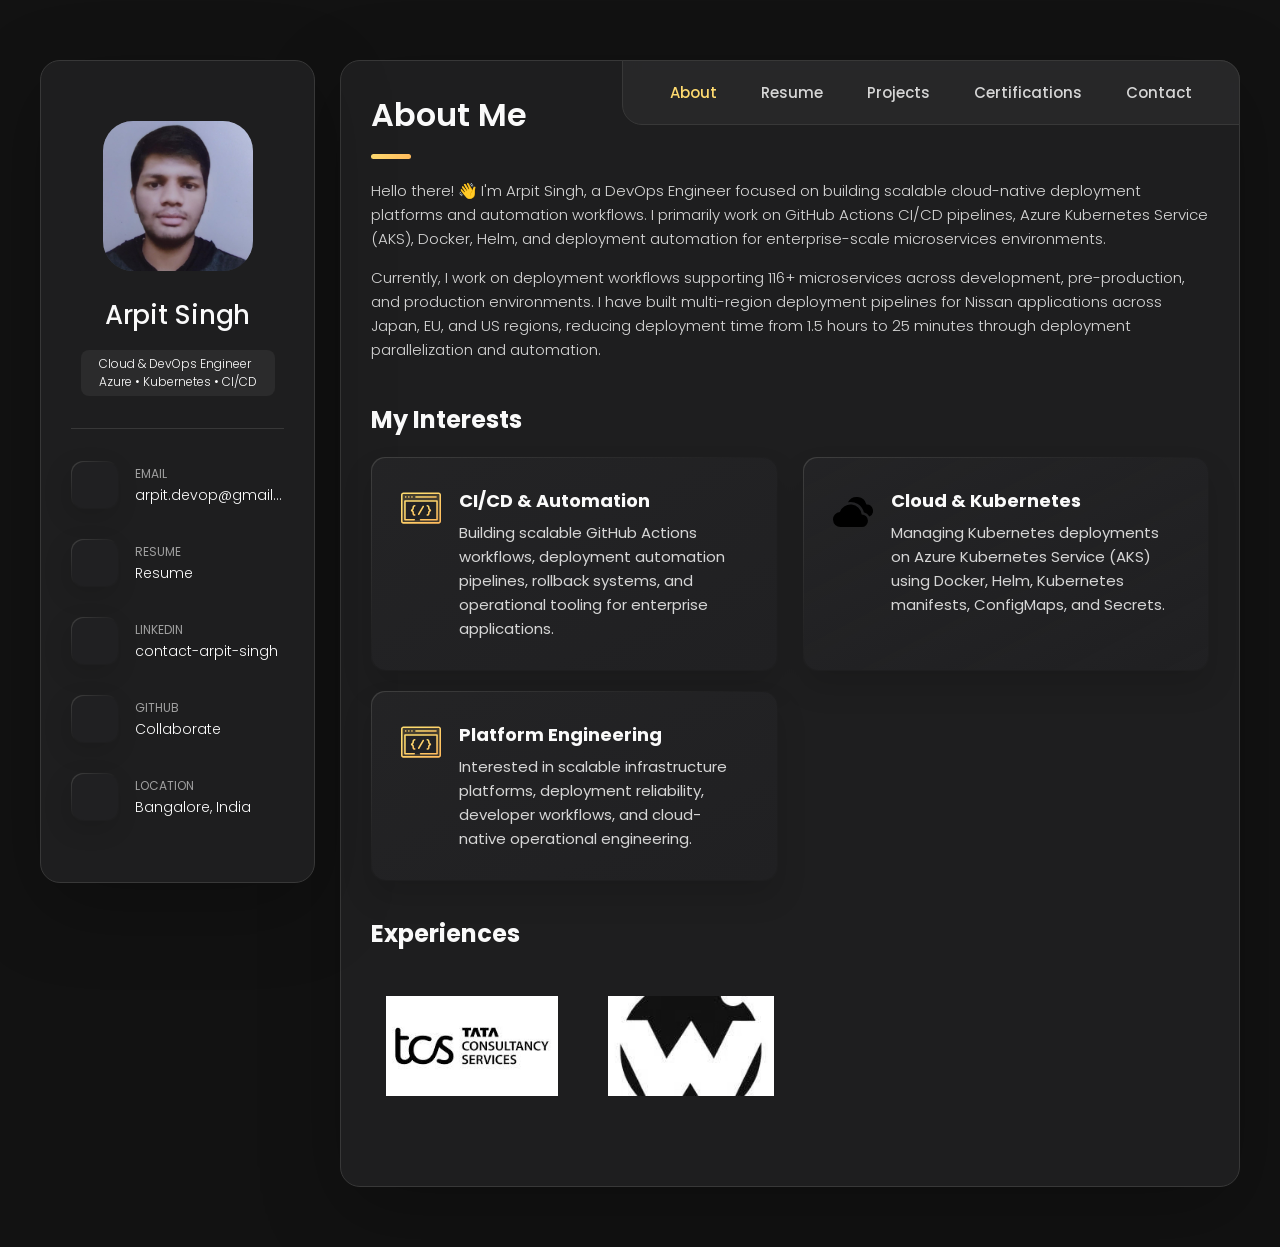
==== commit 6f6371bf: "Update index.html" ====
--- a/index.html
+++ b/index.html
@@ -2,134 +2,137 @@
 <html lang="en">
 
 <head>
-  <meta charset="UTF-8">
-  <meta http-equiv="X-UA-Compatible" content="IE=edge">
-  <meta name="viewport" content="width=device-width, initial-scale=1.0">
-  <title>Arpit Singh</title>
-
-  <!--
+    <meta charset="UTF-8">
+    <meta http-equiv="X-UA-Compatible" content="IE=edge">
+    <meta name="viewport" content="width=device-width, initial-scale=1.0">
+    <title>Arpit Singh</title>
+
+    <!--
     - favicon
   -->
-  <link rel="shortcut icon" href="./assets/as.png" type="image/x-icon">
-  <link rel="stylesheet" href="https://cdn.jsdelivr.net/npm/ionicons@5.5.1/dist/css/ionicons.min.css">
-  <link rel="stylesheet" href="https://cdn.jsdelivr.net/npm/ionicons@5.5.1/dist/css/ionicons.min.css">
-  <link rel="stylesheet" href="https://code.ionicframework.com/ionicons/2.0.1/css/ionicons.min.css">
-  <link rel="stylesheet" href="https://cdn.jsdelivr.net/npm/ionicons@5.5.1/dist/css/ionicons.min.css">
-  <link rel="stylesheet" href="https://cdn.jsdelivr.net/npm/ionicons@5.5.1/dist/css/ionicons.min.css">
-
-  <!--
+    <link rel="shortcut icon" href="./assets/as.png" type="image/x-icon">
+    <link rel="stylesheet" href="https://cdn.jsdelivr.net/npm/ionicons@5.5.1/dist/css/ionicons.min.css">
+    <link rel="stylesheet" href="https://cdn.jsdelivr.net/npm/ionicons@5.5.1/dist/css/ionicons.min.css">
+    <link rel="stylesheet" href="https://code.ionicframework.com/ionicons/2.0.1/css/ionicons.min.css">
+    <link rel="stylesheet" href="https://cdn.jsdelivr.net/npm/ionicons@5.5.1/dist/css/ionicons.min.css">
+    <link rel="stylesheet" href="https://cdn.jsdelivr.net/npm/ionicons@5.5.1/dist/css/ionicons.min.css">
+
+    <!--
     - custom css link
   -->
-  <link rel="stylesheet" href="./assets/css/style.css">
-
-  <!--
+    <link rel="stylesheet" href="./assets/css/style.css">
+
+    <!--
     - google font link
   -->
-  <link rel="preconnect" href="https://fonts.googleapis.com">
-  <link rel="preconnect" href="https://fonts.gstatic.com" crossorigin>
-  <link href="https://fonts.googleapis.com/css2?family=Poppins:wght@300;400;500;600&display=swap" rel="stylesheet">
+    <link rel="preconnect" href="https://fonts.googleapis.com">
+    <link rel="preconnect" href="https://fonts.gstatic.com" crossorigin>
+    <link href="https://fonts.googleapis.com/css2?family=Poppins:wght@300;400;500;600&display=swap" rel="stylesheet">
 </head>
 
 <body>
 
-  <!--
+    <!--
     - #MAIN
   -->
 
-  <main>
-
-    <!--
+    <main>
+
+        <!--
       - #SIDEBAR
     -->
 
-    <aside class="sidebar" data-sidebar>
-
-      <div class="sidebar-info">
-
-        <figure class="avatar-box">
-          <img src="./assets/profile-pic.jpeg" alt="Arpit Singh" width="80">
-        </figure>
-
-        <div class="info-content">
-          <h1 class="name" title="Arpit Singh">Arpit Singh</h1>
-
-          <p class="title">Cloud & DevOps Engineer <br> Azure • Kubernetes • CI/CD</p>
-        </div>
-
-        <button class="info_more-btn" data-sidebar-btn>
-          <span>Show Contacts</span>
-
-          <ion-icon name="chevron-down"></ion-icon>
-        </button>
-
-      </div>
-
-      <div class="sidebar-info_more">
-
-        <div class="separator"></div>
-
-        <ul class="contacts-list">
-
-          <li class="contact-item">
-
-            <div class="icon-box">
-              <ion-icon name="mail-outline"></ion-icon>
+        <aside class="sidebar" data-sidebar>
+
+            <div class="sidebar-info">
+
+                <figure class="avatar-box">
+                    <img src="./assets/profile-pic.jpeg" alt="Arpit Singh" width="80">
+                </figure>
+
+                <div class="info-content">
+                    <h1 class="name" title="Arpit Singh">Arpit Singh</h1>
+
+                    <p class="title">Cloud & DevOps Engineer <br> Azure • Kubernetes • CI/CD</p>
+                </div>
+
+                <button class="info_more-btn" data-sidebar-btn>
+                    <span>Show Contacts</span>
+
+                    <ion-icon name="chevron-down"></ion-icon>
+                </button>
+
             </div>
 
-            <div class="contact-info">
-              <p class="contact-title">Email</p>
-              <a href="mailto:arpit.devop@gmail.com" class="contact-link">
-                arpit.devop@gmail.com
-              </a>
-            </div>
-
-          </li>
-
-          <li class="contact-item">
-
-            <div class="icon-box">
-              <ion-icon name="ribbon"></ion-icon>
-            </div>
-
-            <div class="contact-info">
-              <a href="https://drive.google.com/file/d/19bcJ9LCSrJojhZYtSBppx2mqFGIJ4Ehd/view?usp=sharing"
-                target="_blank" class="contact-title">Resume</a>
-
-              <a href="https://drive.google.com/file/d/19bcJ9LCSrJojhZYtSBppx2mqFGIJ4Ehd/view?usp=sharing"
-                target="_blank" class="contact-link">Resume</a>
-            </div>
-
-          </li>
-
-          <li class="contact-item">
-
-            <div class="icon-box">
-              <ion-icon name="logo-linkedin"></ion-icon>
-            </div>
-
-            <div class="contact-info">
-              <!-- <p  class="contact-title">LinkedIn</p> -->
-              <a href="https://www.linkedin.com/in/contact-arpit-singh"  target="_blank" class="contact-title">LinkedIn</a>
-              <a href="https://www.linkedin.com/in/contact-arpit-singh"  target="_blank" class="contact-link">contact-arpit-singh</a>
-            </div>
-
-          </li>
-
-
-          <li class="contact-item">
-
-            <div class="icon-box">
-              <ion-icon name="logo-github"></ion-icon>
-            </div>
-
-            <div class="contact-info">
-              <a href="https://github.com/The-0mnipotent"  target="_blank" class="contact-title">Github</a>
-              <a href="https://github.com/The-0mnipotent"  target="_blank" class="contact-link">Collaborate</a>
-            </div>
-
-          </li>
-
-          <!-- <li class="contact-item">
+            <div class="sidebar-info_more">
+
+                <div class="separator"></div>
+
+                <ul class="contacts-list">
+
+                    <li class="contact-item">
+
+                        <div class="icon-box">
+                            <ion-icon name="mail-outline"></ion-icon>
+                        </div>
+
+                        <div class="contact-info">
+                            <p class="contact-title">Email</p>
+                            <a href="mailto:arpit.devop@gmail.com" class="contact-link">
+                                arpit.devop@gmail.com
+                            </a>
+                        </div>
+
+                    </li>
+
+                    <li class="contact-item">
+
+                        <div class="icon-box">
+                            <ion-icon name="ribbon"></ion-icon>
+                        </div>
+
+                        <div class="contact-info">
+                            <a href="https://drive.google.com/file/d/1hLpiLsFCSonJGpwIisDYHV9s8xmiD1UK/view?usp=sharing"
+                                target="_blank" class="contact-title">Resume</a>
+
+                            <a href="https://drive.google.com/file/d/1hLpiLsFCSonJGpwIisDYHV9s8xmiD1UK/view?usp=sharing"
+                                target="_blank" class="contact-link">Resume</a>
+                        </div>
+
+                    </li>
+
+                    <li class="contact-item">
+
+                        <div class="icon-box">
+                            <ion-icon name="logo-linkedin"></ion-icon>
+                        </div>
+
+                        <div class="contact-info">
+                            <!-- <p  class="contact-title">LinkedIn</p> -->
+                            <a href="https://www.linkedin.com/in/contact-arpit-singh" target="_blank"
+                                class="contact-title">LinkedIn</a>
+                            <a href="https://www.linkedin.com/in/contact-arpit-singh" target="_blank"
+                                class="contact-link">contact-arpit-singh</a>
+                        </div>
+
+                    </li>
+
+
+                    <li class="contact-item">
+
+                        <div class="icon-box">
+                            <ion-icon name="logo-github"></ion-icon>
+                        </div>
+
+                        <div class="contact-info">
+                            <a href="https://github.com/The-0mnipotent" target="_blank" class="contact-title">Github</a>
+                            <a href="https://github.com/The-0mnipotent" target="_blank"
+                                class="contact-link">Collaborate</a>
+                        </div>
+
+                    </li>
+
+                    <!-- <li class="contact-item">
 
             <div class="icon-box">
               <ion-icon name="code"></ion-icon>
@@ -142,434 +145,452 @@
 
           </li> -->
 
-          <li class="contact-item">
-
-            <div class="icon-box">
-              <ion-icon name="location-outline"></ion-icon>
+                    <li class="contact-item">
+
+                        <div class="icon-box">
+                            <ion-icon name="location-outline"></ion-icon>
+                        </div>
+
+                        <div class="contact-info">
+                            <p class="contact-title">Location</p>
+                            <address>Bangalore, India</address>
+                        </div>
+
+                    </li>
+
+
+                </ul>
+
+                <div class="separator"></div>
+
+
             </div>
 
-            <div class="contact-info">
-              <p class="contact-title">Location</p>
-              <address>Bangalore, India</address>
-            </div>
-
-          </li>
-
-
-          <li class="contact-item">
-
-            <div class="icon-box">
-              <ion-icon name="calendar-outline"></ion-icon>
-            </div>
-
-            <div class="contact-info">
-              <p class="contact-title">Birthday</p>
-
-              <time datetime="2000-02-16">Aug 31, 2001</time>
-            </div>
-
-          </li>
-
-        </ul>
-
-        <div class="separator"></div>
-
-
-      </div>
-
-    </aside>
-
-
-
-
-
-    <!--
+        </aside>
+
+
+
+
+
+        <!--
       - #main-content
     -->
 
-    <div class="main-content">
-
-      <!--
+        <div class="main-content">
+
+            <!--
         - #NAVBAR
       -->
 
-      <nav class="navbar">
-
-        <ul class="navbar-list">
-
-          <li class="navbar-item">
-            <button class="navbar-link  active" data-nav-link>About</button>
-          </li>
-
-          <li class="navbar-item">
-            <button class="navbar-link" data-nav-link>Resume</button>
-          </li>
-
-          <li class="navbar-item">
-            <button class="navbar-link" data-nav-link>Projects</button>
-          </li>
-
-          <li class="navbar-item">
-            <button class="navbar-link" data-nav-link>Certifications</button>
-          </li>
-
-          <li class="navbar-item">
-            <button class="navbar-link" data-nav-link>Contact</button>
-          </li>
-
-        </ul>
-
-      </nav>
-
-
-
-
-
-      <!--
+            <nav class="navbar">
+
+                <ul class="navbar-list">
+
+                    <li class="navbar-item">
+                        <button class="navbar-link  active" data-nav-link>About</button>
+                    </li>
+
+                    <li class="navbar-item">
+                        <button class="navbar-link" data-nav-link>Resume</button>
+                    </li>
+
+                    <li class="navbar-item">
+                        <button class="navbar-link" data-nav-link>Projects</button>
+                    </li>
+
+                    <li class="navbar-item">
+                        <button class="navbar-link" data-nav-link>Certifications</button>
+                    </li>
+
+                    <li class="navbar-item">
+                        <button class="navbar-link" data-nav-link>Contact</button>
+                    </li>
+
+                </ul>
+
+            </nav>
+
+
+
+
+
+            <!--
         - #ABOUT
       -->
 
-      <article class="about  active" data-page="about">
-
-        <header>
-          <h2 class="h2 article-title">About me</h2>
-        </header>
-
-        <section class="about-text">
-          <p>
-            Hello there! 👋 I'm Arpit Singh, a Cloud & DevOps Engineer focused on building scalable, secure cloud-native systems. I work on automating CI/CD pipelines, managing Azure infrastructure, and deploying containerized workloads on Kubernetes (AKS). My core interests lie in infrastructure as code, observability, cloud security, and designing production-ready systems that are reliable, efficient, and built to scale.
-          </p>
-
-          <p>
-            Outside of my professional life, I enjoy swimming, long-distance running, and staying physically active. I strongly believe that discipline in fitness reflects in engineering mindset — consistency, resilience, and continuous improvement.
-          </p>
-        </section>
-
-
-        <!--
+            <article class="about  active" data-page="about">
+
+                <header>
+                    <h2 class="h2 article-title">About me</h2>
+                </header>
+
+                <section class="about-text">
+                    <p>
+                        Hello there! 👋 I'm Arpit Singh, a DevOps Engineer focused on building scalable cloud-native
+                        deployment platforms and automation workflows. I primarily work on GitHub Actions CI/CD
+                        pipelines, Azure Kubernetes Service (AKS), Docker, Helm, and deployment automation for
+                        enterprise-scale microservices environments.
+                    </p>
+
+                    <p>
+                        Currently, I work on deployment workflows supporting 116+ microservices across development,
+                        pre-production, and production environments. I have built multi-region deployment pipelines for
+                        Nissan applications across Japan, EU, and US regions, reducing deployment time from 1.5 hours to
+                        25 minutes through deployment parallelization and automation.
+                    </p>
+                </section>
+
+
+                <!--
           - service
         -->
 
-        <section class="service">
-
-          <h3 class="h3 service-title">My Interests</h3>
-
-          <ul class="service-list">
-
-            <li class="service-item">
-
-              <div class="service-icon-box">
-                <img src="./assets/images/icon-dev.svg" alt="DevOps icon" width="40">
-              </div>
-
-              <div class="service-content-box">
-                <h4 class="h4 service-item-title">DevOps & Automation</h4>
-
-                <p class="service-item-text">
-                  Passionate about CI/CD automation, IaC, and building reliable deployment pipelines using GitHub Actions.
-                </p>
-              </div>
-            </li>
-
-            <li class="service-item">
-
-              <div class="service-icon-box">
-                <img src="./assets/images/icon-cloud.svg" alt="Cloud icon" width="40">
-              </div>
-
-              <div class="service-content-box">
-                <h4 class="h4 service-item-title">Cloud Architecture</h4>
-
-                <p class="service-item-text">
-                  Designing and managing secure Azure infrastructure including AKS, VNets, ACR, Key Vault etc..
-                </p>
-              </div>
-
-            </li>
-
-            <li class="service-item">
-
-              <div class="service-icon-box">
-                <img src="./assets/images/icon-dev.svg" alt="System Design icon" width="40">
-              </div>
-
-              <div class="service-content-box">
-                <h4 class="h4 service-item-title">System Design</h4>
-
-                <p class="service-item-text">
-                  Designing scalable, fault-tolerant architectures with a focus on reliability performance & cloud best practices.
-                </p>
-              </div>
-
-            </li>
-
-          </ul>
-
-        </section>
-
-
-        <!--
+                <section class="service">
+
+                    <h3 class="h3 service-title">My Interests</h3>
+
+                    <ul class="service-list">
+
+                        <li class="service-item">
+
+                            <div class="service-icon-box">
+                                <img src="./assets/images/icon-dev.svg" alt="DevOps icon" width="40">
+                            </div>
+
+                            <div class="service-content-box">
+                                <h4 class="h4 service-item-title">CI/CD & Automation</h4>
+
+                                <p class="service-item-text">
+                                    Building scalable GitHub Actions workflows, deployment automation pipelines,
+                                    rollback systems, and operational tooling for enterprise applications.
+                                </p>
+                            </div>
+
+                        </li>
+
+                        <li class="service-item">
+
+                            <div class="service-icon-box">
+                                <img src="./assets/images/icon-cloud.svg" alt="Cloud icon" width="40">
+                            </div>
+
+                            <div class="service-content-box">
+                                <h4 class="h4 service-item-title">Cloud & Kubernetes</h4>
+
+                                <p class="service-item-text">
+                                    Managing Kubernetes deployments on Azure Kubernetes Service (AKS) using Docker,
+                                    Helm, Kubernetes manifests, ConfigMaps, and Secrets.
+                                </p>
+                            </div>
+
+                        </li>
+
+                        <li class="service-item">
+
+                            <div class="service-icon-box">
+                                <img src="./assets/images/icon-dev.svg" alt="Automation icon" width="40">
+                            </div>
+
+                            <div class="service-content-box">
+                                <h4 class="h4 service-item-title">Platform Engineering</h4>
+
+                                <p class="service-item-text">
+                                    Interested in scalable infrastructure platforms, deployment reliability, developer
+                                    workflows, and cloud-native operational engineering.
+                                </p>
+                            </div>
+
+                        </li>
+
+                    </ul>
+                </section>
+
+
+                <!--
           - testimonials (Todo)
         -->
 
-        
-
-        <!--
+
+
+                <!--
           - testimonials modal
         -->
-        <div class="modal-container" data-modal-container>
-
-          <div class="overlay" data-overlay></div>
-
-          <section class="testimonials-modal">
-
-            <button class="modal-close-btn" data-modal-close-btn>
-              <ion-icon name="close-outline"></ion-icon>
-            </button>
-
-            <div class="modal-img-wrapper">
-              <figure class="modal-avatar-box">
-                <img src="./assets/images/logo.png" alt="Arpit Singh" width="80" data-modal-img>
-              </figure>
-
-              <img src="./assets/images/icon-quote.svg" alt="quote icon">
-            </div>
-
-            <div class="modal-content">
-
-              <h4 class="h3 modal-title" data-modal-title>Arpit Singh</h4>
-
-
-              <div data-modal-text>
-                <p>
-                  Arpit is a great guy to work with.
-                </p>
-              </div>
-
-            </div>
-
-          </section>
-
-        </div>
-
-
-        <!--
+                <div class="modal-container" data-modal-container>
+
+                    <div class="overlay" data-overlay></div>
+
+                    <section class="testimonials-modal">
+
+                        <button class="modal-close-btn" data-modal-close-btn>
+                            <ion-icon name="close-outline"></ion-icon>
+                        </button>
+
+                        <div class="modal-img-wrapper">
+                            <figure class="modal-avatar-box">
+                                <img src="./assets/images/logo.png" alt="Arpit Singh" width="80" data-modal-img>
+                            </figure>
+
+                            <img src="./assets/images/icon-quote.svg" alt="quote icon">
+                        </div>
+
+                        <div class="modal-content">
+
+                            <h4 class="h3 modal-title" data-modal-title>Arpit Singh</h4>
+
+
+                            <div data-modal-text>
+                                <p>
+                                    Arpit is a great guy to work with.
+                                </p>
+                            </div>
+
+                        </div>
+
+                    </section>
+
+                </div>
+
+
+                <!--
           - clients
         -->
 
-        <section class="clients">
-
-          <h3 class="h3 clients-title">Experiences</h3>
-
-          <ul class="clients-list has-scrollbar">
-
-            <li class="clients-item">
-              <a href="https://www.tcs.com/" target="_blank">
-                <img src="./assets/images/tcs.jpeg" width="150px" height="100px" alt="TCS">
-              </a>
-            </li>
-
-            <li class="clients-item">
-              <a href="https://thewasserstoff.com/" target="_blank">
-                <img src="./assets/images/wasserstoff.jpeg" width="150px" height="100px" alt="Wasserstoff">
-              </a>
-            </li>
-
-            <!-- <li class="clients-item coding-ninjas">
+                <section class="clients">
+
+                    <h3 class="h3 clients-title">Experiences</h3>
+
+                    <ul class="clients-list has-scrollbar">
+
+                        <li class="clients-item">
+                            <a href="https://www.tcs.com/" target="_blank">
+                                <img src="./assets/images/tcs.jpeg" width="150px" height="100px" alt="TCS">
+                            </a>
+                        </li>
+
+                        <li class="clients-item">
+                            <a href="https://thewasserstoff.com/" target="_blank">
+                                <img src="./assets/images/wasserstoff.jpeg" width="150px" height="100px"
+                                    alt="Wasserstoff">
+                            </a>
+                        </li>
+
+                        <!-- <li class="clients-item coding-ninjas">
               <a href="https://www.codingninjas.com/" target="_blank">
                 <br><br><br><br>
                 <img src="./assets/images/codingninjas.png" width="150px" height="150px" alt="codingninjas">
               </a>
             </li> -->
 
-          </ul>
-
-        </section>
-
-        <!-- Received Offers From (TODO) -->
-      </article>
-
-
-
-
-
-      <!--
+                    </ul>
+
+                </section>
+
+                <!-- Received Offers From (TODO) -->
+            </article>
+
+
+
+
+
+            <!--
         - #RESUME
       -->
 
-      <article class="resume" data-page="resume">
-
-        <header>
-          <h2 class="h2 article-title">Resume</h2>
-        </header>
-        <section class="timeline">
-
-          <div class="title-wrapper">
-            <div class="icon-box">
-              <ion-icon name="briefcase" class="experience-icon"></ion-icon>
-            </div>
-
-            <h3 class="h3">Experience</h3>
-          </div>
-
-          <ol class="timeline-list">
-
-            <li class="timeline-item">
-              <h4 class="h4 timeline-item-title">Tata Consultancy Services (TCS)</h4>
-
-              <span>Associate System Engineer | November 2024 – Present</span>
-
-              <ul class="white-dot">
-                <li>Implemented GitHub Actions CI/CD workflows to automate build, test, and deployment pipelines, improving delivery speed and reducing manual intervention.</li>
-                <li>Containerized application components and deployed them on Azure Kubernetes Service (AKS); developed Helm charts to standardize deployments across environments.</li>
-                <li>Managed Azure infrastructure including VMs, Storage Accounts, VNets, ACR, and Key Vault with secure configurations and monitoring using Azure Monitor.</li>
-                <li>Enhanced system reliability and observability while optimizing operational overhead.</li>
-              </ul>
-            </li>
-
-            <li class="timeline-item">
-              <h4 class="h4 timeline-item-title">Wasserstoff RJ Innovations Limited</h4>
-
-              <span>Backend Engineer | May 2024 – October 2024</span>
-
-              <ul class="white-dot">
-                <li>Designed and maintained RESTful APIs using Node.js, Express, and MongoDB to improve backend reliability and scalability.</li>
-                <li>Collaborated with DevOps teams to containerize applications using Docker and deploy them on AWS environments.</li>
-                <li>Built CI/CD pipelines using GitHub Actions to automate testing and deployments, reducing release cycles and manual effort.</li>
-                <li>Worked closely with cross-functional teams to ensure stable and production-ready backend systems.</li>
-              </ul>
-            </li>
-
-          </ol>
-
-        </section>
-
-        <section class="timeline">
-
-          <div class="title-wrapper">
-            <div class="icon-box">
-              <ion-icon name="book-outline"></ion-icon>
-            </div>
-
-            <h3 class="h3">Education</h3>
-          </div>
-
-          <ol class="timeline-list">
-
-            <li class="timeline-item">
-
-              <h4>
-                <a href="http://soe.jnu.ac.in/home" class="h4 timeline-item-title">
-                  <b>Jawaharlal Nehru University</b>
-                </a>
-              </h4>
-
-              <span>2019 – 2024</span>
-
-              <p class="timeline-text">B.Tech + M.S. (Integrated) in Computer Science</p>
-
-              <ul class="white-dot">
-                <li>Strong foundation in Data Structures, Operating Systems, Computer Networks, DBMS, and System Design.</li>
-                <li>Developed analytical and problem-solving skills through rigorous coursework and projects.</li>
-                <li>Actively participated in technical events and coding competitions.</li>
-              </ul>
-
-            </li>
-
-            <li class="timeline-item">
-
-              <h4>
-                <a href="www.yashwantpublicschool.org" class="h4 timeline-item-title">
-                  <b>Yashwant Public Hr Secondary School</b>
-                </a>
-              </h4>
-
-              <span>2017 – 2019</span>
-
-              <p class="timeline-text">Higher Secondary Education (PCM) | CBSE</p>
-
-            </li>
-
-          </ol>
-
-        </section>
-
-        <section class="skill">
-
-          <div class="title-wrapper">
-            <div class="icon-box">
-              <ion-icon name="server-outline" class="experience-icon"></ion-icon>
-            </div>
-            <h3 class="h3 skills-title">Technical Skills</h3>
-          </div>
-
-          <div class="skills-grid">
-
-            <div class="skill-card">
-              <h4 class="skill-card-title">Cloud Platforms</h4>
-              <ul class="skill-card-list">
-                <li>Microsoft Azure</li>
-                <li>VMs</li>
-                <li>VNets</li>
-                <li>ACR</li>
-                <li>Key Vault</li>
-                <li>Azure Monitor</li>
-                <li>Storage Accounts</li>
-              </ul>
-            </div>
-
-            <div class="skill-card">
-              <h4 class="skill-card-title">DevOps & IaC</h4>
-              <ul class="skill-card-list">
-                <li>Docker</li>
-                <li>Kubernetes (AKS)</li>
-                <li>GitHub Actions</li>
-                <li>Terraform</li>
-                <li>Jenkins</li>
-                <li>Helm</li>
-              </ul>
-            </div>
-
-            <div class="skill-card">
-              <h4 class="skill-card-title">Backend Development</h4>
-              <ul class="skill-card-list">
-                <li>Node.js</li>
-                <li>Express.js</li>
-                <li>REST APIs</li>
-                <li>MongoDB</li>
-              </ul>
-            </div>
-
-            <div class="skill-card">
-              <h4 class="skill-card-title">Scripting</h4>
-              <ul class="skill-card-list">
-                <li>Python</li>
-                <li>Bash</li>
-                <li>JavaScript</li>
-              </ul>
-            </div>
-
-            <div class="skill-card">
-              <h4 class="skill-card-title">Version Control</h4>
-              <ul class="skill-card-list">
-                <li>Git</li>
-                <li>GitHub</li>
-              </ul>
-            </div>
-
-            <div class="skill-card">
-              <h4 class="skill-card-title">ITSM</h4>
-              <ul class="skill-card-list">
-                <li>ServiceNow</li>
-                <li>Incident Management</li>
-                <li>Access Provisioning</li>
-              </ul>
-            </div>
-
-          </div>
-
-        </section>
-        <!--<br>
+            <article class="resume" data-page="resume">
+
+                <header>
+                    <h2 class="h2 article-title">Resume</h2>
+                </header>
+                <section class="timeline">
+
+                    <div class="title-wrapper">
+                        <div class="icon-box">
+                            <ion-icon name="briefcase" class="experience-icon"></ion-icon>
+                        </div>
+
+                        <h3 class="h3">Experience</h3>
+                    </div>
+
+                    <ol class="timeline-list">
+
+                        <li class="timeline-item">
+                            <h4 class="h4 timeline-item-title">Tata Consultancy Services (TCS)</h4>
+
+                            <span>Associate System Engineer | November 2024 – Present</span>
+
+                            <ul class="white-dot">
+                                <li>Designed and maintained GitHub Actions YAML-based CI/CD pipelines supporting
+                                    deployments for 116+ microservices across development, pre-production, and
+                                    production environments.</li>
+
+                                <li>Built a multi-region deployment pipeline for Nissan applications enabling parallel
+                                    deployments across Japan, EU, and US environments, reducing deployment time from 1.5
+                                    hours to 25 minutes.</li>
+
+                                <li>Managed AKS application deployments using Docker, ACR, Helm charts, Kubernetes
+                                    manifests, ConfigMaps, and Secrets within automated deployment workflows.</li>
+
+                                <li>Implemented deployment automation features including release tagging, hotfix
+                                    deployments, Helm rollback workflows, autoscaling configuration, and deployment
+                                    validation.</li>
+
+                                <li>Developed shell scripts and Confluence automation workflows using APIs and scheduled
+                                    jobs to reduce manual operational effort and improve deployment reporting.</li>
+
+                                <li>Used Terraform templates to provision and manage GitHub Actions self-hosted runner
+                                    infrastructure for CI/CD execution environments.</li>
+                            </ul>
+                        </li>
+
+                        <li class="timeline-item">
+                            <h4 class="h4 timeline-item-title">Wasserstoff RJ Innovations Limited</h4>
+
+                            <span>Backend Engineer | May 2024 – October 2024</span>
+
+                            <ul class="white-dot">
+                                <li>Developed RESTful APIs using Node.js, Express.js, and MongoDB for scalable backend
+                                    service development.</li>
+
+                                <li>Containerized backend applications using Docker and supported deployments across
+                                    AWS-based environments.</li>
+
+                                <li>Integrated backend services with deployment workflows and environment-based
+                                    configurations for application delivery.</li>
+                            </ul>
+                        </li>
+
+                    </ol>
+
+                </section>
+
+                <section class="timeline">
+
+                    <div class="title-wrapper">
+                        <div class="icon-box">
+                            <ion-icon name="book-outline"></ion-icon>
+                        </div>
+
+                        <h3 class="h3">Education</h3>
+                    </div>
+
+                    <ol class="timeline-list">
+
+                        <li class="timeline-item">
+
+                            <h4>
+                                <a href="http://soe.jnu.ac.in/home" class="h4 timeline-item-title">
+                                    <b>Jawaharlal Nehru University</b>
+                                </a>
+                            </h4>
+
+                            <span>2019 – 2024</span>
+
+                            <p class="timeline-text">B.Tech + M.S. (Integrated) in Computer Science</p>
+
+                            <ul class="white-dot">
+                                <li>Strong foundation in Data Structures, Operating Systems, Computer Networks, DBMS,
+                                    and System Design.</li>
+                                <li>Developed analytical and problem-solving skills through rigorous coursework and
+                                    projects.</li>
+                                <li>Actively participated in technical events and coding competitions.</li>
+                            </ul>
+
+                        </li>
+
+                        <li class="timeline-item">
+
+                            <h4>
+                                <a href="www.yashwantpublicschool.org" class="h4 timeline-item-title">
+                                    <b>Yashwant Public Hr Secondary School</b>
+                                </a>
+                            </h4>
+
+                            <span>2017 – 2019</span>
+
+                            <p class="timeline-text">Higher Secondary Education (PCM) | CBSE</p>
+
+                        </li>
+
+                    </ol>
+
+                </section>
+
+                <section class="skill">
+
+                    <div class="title-wrapper">
+                        <div class="icon-box">
+                            <ion-icon name="server-outline" class="experience-icon"></ion-icon>
+                        </div>
+                        <h3 class="h3 skills-title">Technical Skills</h3>
+                    </div>
+
+                    <div class="skills-grid">
+
+                        <div class="skill-card">
+                            <h4 class="skill-card-title">Cloud & Infrastructure</h4>
+                            <ul class="skill-card-list">
+                                <li>Microsoft Azure</li>
+                                <li>AKS</li>
+                                <li>ACR</li>
+                                <li>VNets</li>
+                                <li>Key Vault</li>
+                                <li>Azure Monitor</li>
+                            </ul>
+                        </div>
+
+                        <div class="skill-card">
+                            <h4 class="skill-card-title">DevOps & CI/CD</h4>
+                            <ul class="skill-card-list">
+                                <li>GitHub Actions</li>
+                                <li>Docker</li>
+                                <li>Kubernetes (AKS)</li>
+                                <li>Helm</li>
+                                <li>Terraform</li>
+                                <li>Jenkins</li>
+                            </ul>
+                        </div>
+
+                        <div class="skill-card">
+                            <h4 class="skill-card-title">Backend Development</h4>
+                            <ul class="skill-card-list">
+                                <li>Node.js</li>
+                                <li>Express.js</li>
+                                <li>REST APIs</li>
+                                <li>MongoDB</li>
+                            </ul>
+                        </div>
+
+                        <div class="skill-card">
+                            <h4 class="skill-card-title">Scripting & Automation</h4>
+                            <ul class="skill-card-list">
+                                <li>Bash</li>
+                                <li>Shell Scripting</li>
+                                <li>Python</li>
+                                <li>JavaScript</li>
+                            </ul>
+                        </div>
+
+                        <div class="skill-card">
+                            <h4 class="skill-card-title">Version Control</h4>
+                            <ul class="skill-card-list">
+                                <li>Git</li>
+                                <li>GitHub</li>
+                            </ul>
+                        </div>
+
+                        <div class="skill-card">
+                            <h4 class="skill-card-title">ITSM</h4>
+                            <ul class="skill-card-list">
+                                <li>ServiceNow</li>
+                                <li>Incident Management</li>
+                                <li>Access Provisioning</li>
+                            </ul>
+                        </div>
+
+                    </div>
+
+                </section>
+                <!--<br>
         <section class="skill">
           <div class="title-wrapper">
             <div class="icon-box">
@@ -593,329 +614,300 @@
 
         </section> -->
 
-      </article>
-
-
-
-
-
-      <!--
+            </article>
+
+
+
+
+
+            <!--
         - #PORTFOLIO
       -->
-      <article class="portfolio" data-page="projects">
-
-        <header>
-          <h2 class="h2 article-title">Projects</h2>
-        </header>
-
-        <section>
-
-
-
-          <div class="filter-select-box">
-
-            <button class="filter-select" data-select>
-
-              <div class="select-value" data-select-value>Options for future</div>
-
-              <div class="select-icon">
-                <ion-icon name="chevron-down"></ion-icon>
-              </div>
-
-            </button>
-
-
-
-          </div>
-
-          <ul class="project-list">
-            <li class="project-item  active" data-filter-item data-category="web development">
-              <a target="_blank" href="https://mernstay.onrender.com/">
-
-                <figure class="project-img">
-                  <div class="project-item-icon-box">
-                    <ion-icon name="eye-outline"></ion-icon>
-                  </div>
-                  <img src="./assets/project-1.png" alt="Stock Market" loading="lazy">
-                </figure>
-
-                <h3 class="project-title">MERNStay Application</h3>
-
-                <p class="project-category">Web Development</p>
-
-              </a>
-            </li>
-            <li class="project-item  active" data-filter-item data-category="web development">
-              <a target="_blank" href="https://property-pulse-j5a2.onrender.com/">
-
-                <figure class="project-img">
-                  <div class="project-item-icon-box">
-                    <ion-icon name="eye-outline"></ion-icon>
-                  </div>
-                  <img src="./assets/project-2.png" alt="QnA" loading="lazy">
-                </figure>
-
-                <h3 class="project-title">Property Pulse</h3>
-
-                <p class="project-category">Web Development</p>
-
-              </a>
-            </li>
-
-            <li class="project-item  active" data-filter-item data-category="web development">
-              <a target="_blank" href="https://arpit-movie-mania.netlify.app/">
-
-                <figure class="project-img">
-                  <div class="project-item-icon-box">
-                    <ion-icon name="eye-outline"></ion-icon>
-                  </div>
-                  <img src="./assets/project-3.png" alt="QnA" loading="lazy">
-                </figure>
-
-                <h3 class="project-title">Movie Mania</h3>
-
-                <p class="project-category">Web Development</p>
-
-              </a>
-            </li>
-
-            <li class="project-item  active" data-filter-item data-category="web development">
-              <a target="_blank" href="https://arpit-bookphile.netlify.app/">
-
-                <figure class="project-img">
-                  <div class="project-item-icon-box">
-                    <ion-icon name="eye-outline"></ion-icon>
-                  </div>
-                  <img src="./assets/project-4.png" alt="QnA" loading="lazy">
-                </figure>
-
-                <h3 class="project-title">Bookphile</h3>
-
-                <p class="project-category">Web Development</p>
-
-              </a>
-            </li>
-
-            <li class="project-item  active" data-filter-item data-category="web development">
-              <a target="_blank" href="https://github.com/The-0mnipotent">
-
-                <figure class="project-img">
-                  <div class="project-item-icon-box">
-                    <ion-icon name="eye-outline"></ion-icon>
-                  </div>
-                  <img src="./assets/github.png" alt="finance" loading="lazy">
-                </figure>
-
-                <h3 class="project-title">Other projects on Github</h3>
-                <p class="project-category">Various Other Skills</p>
-
-
-              </a>
-            </li>
-
-            <!-- TeachTok (TODO) -->
-
-          </ul>
-
-        </section>
-        <br>
-      
-      </article>
-
-
-
-
-
-
-
-
-
-      <!--
+            <article class="portfolio" data-page="projects">
+
+                <header>
+                    <h2 class="h2 article-title">Projects</h2>
+                </header>
+
+                <section>
+
+
+
+                    <div class="filter-select-box">
+
+                        <button class="filter-select" data-select>
+
+                            <div class="select-value" data-select-value>Options for future</div>
+
+                            <div class="select-icon">
+                                <ion-icon name="chevron-down"></ion-icon>
+                            </div>
+
+                        </button>
+
+
+
+                    </div>
+
+                    <ul class="project-list">
+                        <li class="project-item  active" data-filter-item data-category="web development">
+                            <a target="_blank" href="https://mernstay.onrender.com/">
+
+                                <figure class="project-img">
+                                    <div class="project-item-icon-box">
+                                        <ion-icon name="eye-outline"></ion-icon>
+                                    </div>
+                                    <img src="./assets/project-1.png" alt="Stock Market" loading="lazy">
+                                </figure>
+
+                                <h3 class="project-title">MERNStay Application</h3>
+
+                                <p class="project-category">Web Development</p>
+
+                            </a>
+                        </li>
+                        <li class="project-item  active" data-filter-item data-category="web development">
+                            <a target="_blank" href="https://property-pulse-j5a2.onrender.com/">
+
+                                <figure class="project-img">
+                                    <div class="project-item-icon-box">
+                                        <ion-icon name="eye-outline"></ion-icon>
+                                    </div>
+                                    <img src="./assets/project-2.png" alt="QnA" loading="lazy">
+                                </figure>
+
+                                <h3 class="project-title">Property Pulse</h3>
+
+                                <p class="project-category">Web Development</p>
+
+                            </a>
+                        </li>
+
+                        <li class="project-item  active" data-filter-item data-category="web development">
+                            <a target="_blank" href="https://arpit-movie-mania.netlify.app/">
+
+                                <figure class="project-img">
+                                    <div class="project-item-icon-box">
+                                        <ion-icon name="eye-outline"></ion-icon>
+                                    </div>
+                                    <img src="./assets/project-3.png" alt="QnA" loading="lazy">
+                                </figure>
+
+                                <h3 class="project-title">Movie Mania</h3>
+
+                                <p class="project-category">Web Development</p>
+
+                            </a>
+                        </li>
+
+                        <li class="project-item  active" data-filter-item data-category="web development">
+                            <a target="_blank" href="https://arpit-bookphile.netlify.app/">
+
+                                <figure class="project-img">
+                                    <div class="project-item-icon-box">
+                                        <ion-icon name="eye-outline"></ion-icon>
+                                    </div>
+                                    <img src="./assets/project-4.png" alt="QnA" loading="lazy">
+                                </figure>
+
+                                <h3 class="project-title">Bookphile</h3>
+
+                                <p class="project-category">Web Development</p>
+
+                            </a>
+                        </li>
+
+                        <li class="project-item  active" data-filter-item data-category="web development">
+                            <a target="_blank" href="https://github.com/The-0mnipotent">
+
+                                <figure class="project-img">
+                                    <div class="project-item-icon-box">
+                                        <ion-icon name="eye-outline"></ion-icon>
+                                    </div>
+                                    <img src="./assets/github.png" alt="finance" loading="lazy">
+                                </figure>
+
+                                <h3 class="project-title">Other projects on Github</h3>
+                                <p class="project-category">Automation, Cloud & DevOps Projects</p>
+
+
+                            </a>
+                        </li>
+
+                        <!-- TeachTok (TODO) -->
+
+                    </ul>
+
+                </section>
+                <br>
+
+            </article>
+
+
+
+
+
+
+
+
+
+            <!--
         - #BLOG
       -->
 
-      <article class="blog" data-page="certifications">
-
-        <header>
-          <h2 class="h2 article-title">Work</h2>
-        </header>
-
-        <section class="blog-posts">
-          <ul class="blog-posts-list">
-
-            <!-- add iotric -->
-            <li class="blog-post-item">
-              <a target="_blank" href="https://ninjasfiles.s3.amazonaws.com/certificate_67cec0396accd860_f3f9511fbd11e217bb98fff5a07efeba.pdf">
-
-                <figure class="blog-banner-box">
-                  <img src="./assets/certificate-1.png" alt="Frontend" loading="lazy">
-                </figure>
-
-                <div class="blog-content">
-
-                  <div class="blog-meta">
-                    <p class="blog-category">Frontend Development</p>
-
-                    <span class="dot"></span>
-
-                    <time datetime="2022-02-23">July 2023 – September 2023</time>
-                  </div>
-
-
-                </div>
-
-              </a>
-            </li>
-
-            <!-- add kyron -->
-            <li class="blog-post-item">
-              <a target="_blank" href="https://ninjasfiles.s3.amazonaws.com/certificate_d5d34d7b096cbec3_479503feb0fe6d959cf049bc693d2ffd.pdf">
-
-                <figure class="blog-banner-box">
-                  <img src="./assets/certificate-2.png" alt="Backend Development" loading="lazy">
-                </figure>
-
-                <div class="blog-content">
-
-                  <div class="blog-meta">
-                    <p class="blog-category">Backend Development</p>
-
-                    <span class="dot"></span>
-
-                    <time datetime="2022-02-23">September 2022 – November 2022</time>
-                  </div>
-
-
-                </div>
-
-              </a>
-            </li>
-
-            <!-- add upskool -->
-            <li class="blog-post-item">
-              <a target="_blank" href="https://ninjasfiles.s3.amazonaws.com/certificate_1bd7b28889ae97d5_ec583d59be76a3b35f789112d2c4c23d.pdf">
-
-                <figure class="blog-banner-box">
-                  <img src="./assets/certificate-3.png" alt="react" loading="lazy">
-                </figure>
-
-                <div class="blog-content">
-
-                  <div class="blog-meta">
-                    <p class="blog-category">React Development</p>
-
-                    <span class="dot"></span>
-
-                    <time datetime="2022-02-23">November 2022–February 2023</time>
-                  </div>
-
-
-                </div>
-
-              </a>
-            </li>
-          </ul>
-          
-          </ul>
-
-        </section>
-
-        <!-- Certifications (TODO) -->
-  
-      </article>
-
-
-      <!--
+            <article class="blog" data-page="certifications">
+
+                <header>
+                    <h2 class="h2 article-title">Certifications</h2>
+                </header>
+
+                <section class="blog-posts">
+                    <ul class="blog-posts-list">
+
+                        <!-- Azure Administrator -->
+                        <li class="blog-post-item">
+                            <a target="_blank"
+                                href="https://learn.microsoft.com/api/credentials/share/en-us/ArpitSingh-2114/BCA1E441567386A9?sharingId=A5F80D2221EE880E">
+
+                                <figure class="blog-banner-box">
+                                    <img src="./assets/certificate-azure-admin.png" alt="Azure Administrator Associate"
+                                        loading="lazy">
+                                </figure>
+
+                                <div class="blog-content">
+
+                                    <div class="blog-meta">
+                                        <p class="blog-category">Microsoft Azure</p>
+
+                                        <span class="dot"></span>
+
+                                        <time datetime="2025">Azure Administrator Associate</time>
+                                    </div>
+
+                                </div>
+
+                            </a>
+                        </li>
+
+
+                        <!-- DevOps Engineer Expert -->
+                        <li class="blog-post-item">
+                            <a target="_blank"
+                                href="https://learn.microsoft.com/api/credentials/share/en-us/ArpitSingh-2114/FFE750E268BCF68F?sharingId=A5F80D2221EE880E">
+
+                                <figure class="blog-banner-box">
+                                    <img src="./assets/certificate-devops-expert.png" alt="DevOps Engineer Expert"
+                                        loading="lazy">
+                                </figure>
+
+                                <div class="blog-content">
+
+                                    <div class="blog-meta">
+                                        <p class="blog-category">Azure DevOps</p>
+
+                                        <span class="dot"></span>
+
+                                        <time datetime="2025">DevOps Engineer Expert</time>
+                                    </div>
+
+                                </div>
+
+                            </a>
+                        </li>
+
+                    </ul>
+
+                </section>
+
+            </article>
+
+
+            <!--
         - #CONTACT
       -->
 
-      <article class="contact" data-page="contact">
-
-        <header>
-          <h2 class="h2 article-title">Contact</h2>
-        </header>
-        <section class="mapbox" data-mapbox>
-          <div class="mapbox">
-            <div class="gmap_canvas">
-              <iframe 
-                class="gmap_iframe"
-                width="100%"
-                frameborder="0"
-                scrolling="no"
-                marginheight="0"
-                marginwidth="0"
-                src="https://maps.google.com/maps?q=Whitefield,Bengaluru&t=&z=13&ie=UTF8&iwloc=&output=embed">
-              </iframe>
-
-              <style>
-                .mapouter {
-                  position: relative;
-                  text-align: right;
-                  width: 100%;
-                  height: 424px;
-                }
-
-                .gmap_canvas {
-                  overflow: hidden;
-                  background: none !important;
-                  width: 100%;
-                  height: 424px;
-                }
-
-                .gmap_iframe {
-                  height: 424px !important;
-                }
-              </style>
-            </div>
-          </div>
-        </section>
-
-        <header>
-          <h2 class="h2 article-title">Let's Connect</h2>
-        </header>
-        <section>
-          <div class="container">
-            <div class="column">
-              <a
-                href="mailto:arpitsingh9274@gmail.com?subject=Exciting%20Opportunity:%20Join%20Our%20Team%20and%20Connect!&body=Dear%Arpit,%0D%0A%0D%0AI%20hope%20this%20email%20finds%20you%20well.%20I%20recently%20came%20across%20your%20impressive%20profile%20as%20a%20software%20engineer,%20and%20I%20must%20say,%20your%20experience%20and%20skills%20caught%20our%20attention.%0D%0A%0D%0AWe%20are%20always%20on%20the%20lookout%20for%20talented%20professionals%20like%20yourself%20who%20can%20contribute%20to%20our%20dynamic%20team.%20We%20believe%20that%20your%20expertise%20aligns%20perfectly%20with%20our%20company's%20goals%20and%20vision.%20After%20thoroughly%20reviewing%20your%20work%20and%20accomplishments,%20we%20are%20genuinely%20interested%20in%20connecting%20with%20you%20to%20discuss%20potential%20opportunities.%0D%0A%0D%0AWe%20admire%20your%20passion%20for%20software%20engineering%20and%20the%20exceptional%20projects%20you%20have%20undertaken.%20Our%20company%20values%20individuals%20who%20are%20motivated,%20innovative,%20and%20constantly%20seeking%20to%20push%20the%20boundaries%20of%20technology.%20We%20believe%20that%20you%20possess%20these%20qualities,%20and%20we%20would%20love%20to%20have%20you%20join%20our%20team.%0D%0A%0D%0AIf%20you%20are%20open%20to%20exploring%20new%20career%20prospects,%20we%20would%20be%20delighted%20to%20schedule%20a%20conversation%20with%20you%20at%20your%20convenience.%20We%20would%20like%20to%20discuss%20the%20exciting%20projects%20we%20are%20working%20on,%20as%20well%20as%20the%20opportunities%20for%20professional%20growth%20and%20development.%0D%0A%0D%0APlease%20let%20me%20know%20if%20you%20are%20interested%20in%20connecting,%20and%20we%20can%20arrange%20a%20call%20or%20a%20meeting.%20I%20am%20confident%20that%20our%20discussion%20will%20provide%20you%20with%20valuable%20insights%20into%20the%20possibilities%20that%20lie%20ahead.%0D%0A%0D%0AThank%20you%20for%20considering%20this%20opportunity.%20We%20eagerly%20await%20your%20response%20and%20the%20chance%20to%20connect%20with%20you%20further.%20If%20you%20have%20any%20questions%20in%20the%20meantime,%20please%20do%20not%20hesitate%20to%20reach%20out.%0D%0A%0D%0AWarm%20regards,">
-                <div class="icon-box-mail">
-                  <i class="ion ion-email"></i> &nbsp;&nbsp;Mail
-                </div>
-              </a>
-            </div>
-          </div>
-        </section>
-        <header>
-          <br>
-          <h2 class="h2 article-title">Also View</h2>
-        </header>
-        <section>
-          <section class="blog-posts">
-            <ul class="blog-posts-list">
-
-              <li class="blog-post-item">
-                <a href="https://www.linkedin.com/in/contact-arpit-singh/">
-
-                  <figure class="blog-banner-box">
-                    <img src="./assets/LinkedIn.png" alt="LinkedIn" loading="lazy">
-                  </figure>
-
-                  <div class="blog-content">
-
-                    <div class="blog-meta">
-                      <p class="blog-category">LinkedIn</p>
-
-                      <span class="dot"></span>
-
-                      <p class="blog-category">contact-arpit-singh</p>
+            <article class="contact" data-page="contact">
+
+                <header>
+                    <h2 class="h2 article-title">Contact</h2>
+                </header>
+                <section class="mapbox" data-mapbox>
+                    <div class="mapbox">
+                        <div class="gmap_canvas">
+                            <iframe class="gmap_iframe" width="100%" frameborder="0" scrolling="no" marginheight="0"
+                                marginwidth="0"
+                                src="https://maps.google.com/maps?q=Whitefield,Bengaluru&t=&z=13&ie=UTF8&iwloc=&output=embed">
+                            </iframe>
+
+                            <style>
+                                .mapouter {
+                                    position: relative;
+                                    text-align: right;
+                                    width: 100%;
+                                    height: 424px;
+                                }
+
+                                .gmap_canvas {
+                                    overflow: hidden;
+                                    background: none !important;
+                                    width: 100%;
+                                    height: 424px;
+                                }
+
+                                .gmap_iframe {
+                                    height: 424px !important;
+                                }
+                            </style>
+                        </div>
                     </div>
-
-
-                  </div>
-
-                </a>
-              </li>
-              <!-- <li class="blog-post-item">
+                </section>
+
+                <header>
+                    <h2 class="h2 article-title">Let's Connect</h2>
+                </header>
+                <section>
+                    <div class="container">
+                        <div class="column">
+                            <a
+                                href="mailto:arpitsingh9274@gmail.com?subject=Exciting%20Opportunity:%20Join%20Our%20Team%20and%20Connect!&body=Dear%Arpit,%0D%0A%0D%0AI%20hope%20this%20email%20finds%20you%20well.%20I%20recently%20came%20across%20your%20impressive%20profile%20as%20a%20software%20engineer,%20and%20I%20must%20say,%20your%20experience%20and%20skills%20caught%20our%20attention.%0D%0A%0D%0AWe%20are%20always%20on%20the%20lookout%20for%20talented%20professionals%20like%20yourself%20who%20can%20contribute%20to%20our%20dynamic%20team.%20We%20believe%20that%20your%20expertise%20aligns%20perfectly%20with%20our%20company's%20goals%20and%20vision.%20After%20thoroughly%20reviewing%20your%20work%20and%20accomplishments,%20we%20are%20genuinely%20interested%20in%20connecting%20with%20you%20to%20discuss%20potential%20opportunities.%0D%0A%0D%0AWe%20admire%20your%20passion%20for%20software%20engineering%20and%20the%20exceptional%20projects%20you%20have%20undertaken.%20Our%20company%20values%20individuals%20who%20are%20motivated,%20innovative,%20and%20constantly%20seeking%20to%20push%20the%20boundaries%20of%20technology.%20We%20believe%20that%20you%20possess%20these%20qualities,%20and%20we%20would%20love%20to%20have%20you%20join%20our%20team.%0D%0A%0D%0AIf%20you%20are%20open%20to%20exploring%20new%20career%20prospects,%20we%20would%20be%20delighted%20to%20schedule%20a%20conversation%20with%20you%20at%20your%20convenience.%20We%20would%20like%20to%20discuss%20the%20exciting%20projects%20we%20are%20working%20on,%20as%20well%20as%20the%20opportunities%20for%20professional%20growth%20and%20development.%0D%0A%0D%0APlease%20let%20me%20know%20if%20you%20are%20interested%20in%20connecting,%20and%20we%20can%20arrange%20a%20call%20or%20a%20meeting.%20I%20am%20confident%20that%20our%20discussion%20will%20provide%20you%20with%20valuable%20insights%20into%20the%20possibilities%20that%20lie%20ahead.%0D%0A%0D%0AThank%20you%20for%20considering%20this%20opportunity.%20We%20eagerly%20await%20your%20response%20and%20the%20chance%20to%20connect%20with%20you%20further.%20If%20you%20have%20any%20questions%20in%20the%20meantime,%20please%20do%20not%20hesitate%20to%20reach%20out.%0D%0A%0D%0AWarm%20regards,">
+                                <div class="icon-box-mail">
+                                    <i class="ion ion-email"></i> &nbsp;&nbsp;Mail
+                                </div>
+                            </a>
+                        </div>
+                    </div>
+                </section>
+                <header>
+                    <br>
+                    <h2 class="h2 article-title">Also View</h2>
+                </header>
+                <section>
+                    <section class="blog-posts">
+                        <ul class="blog-posts-list">
+
+                            <li class="blog-post-item">
+                                <a href="https://www.linkedin.com/in/contact-arpit-singh/">
+
+                                    <figure class="blog-banner-box">
+                                        <img src="./assets/LinkedIn.png" alt="LinkedIn" loading="lazy">
+                                    </figure>
+
+                                    <div class="blog-content">
+
+                                        <div class="blog-meta">
+                                            <p class="blog-category">LinkedIn</p>
+
+                                            <span class="dot"></span>
+
+                                            <p class="blog-category">contact-arpit-singh</p>
+                                        </div>
+
+
+                                    </div>
+
+                                </a>
+                            </li>
+                            <!-- <li class="blog-post-item">
                 <a href="https://www.naukri.com/code360/profile/codetalk">
 
                   <figure class="blog-banner-box">
@@ -937,28 +929,28 @@
 
                 </a>
               </li> -->
-          </section>
-      </article>
-
-    </div>
-
-  </main>
-
-
-
-
-
-
-  <!--
+                    </section>
+            </article>
+
+        </div>
+
+    </main>
+
+
+
+
+
+
+    <!--
     - custom js link
   -->
-  <script src="./assets/js/script.js"></script>
-
-  <!--
+    <script src="./assets/js/script.js"></script>
+
+    <!--
     - ionicon link
   -->
-  <script type="module" src="https://unpkg.com/ionicons@5.5.2/dist/ionicons/ionicons.esm.js"></script>
-  <script nomodule src="https://unpkg.com/ionicons@5.5.2/dist/ionicons/ionicons.js"></script>
+    <script type="module" src="https://unpkg.com/ionicons@5.5.2/dist/ionicons/ionicons.esm.js"></script>
+    <script nomodule src="https://unpkg.com/ionicons@5.5.2/dist/ionicons/ionicons.js"></script>
 
 </body>
 
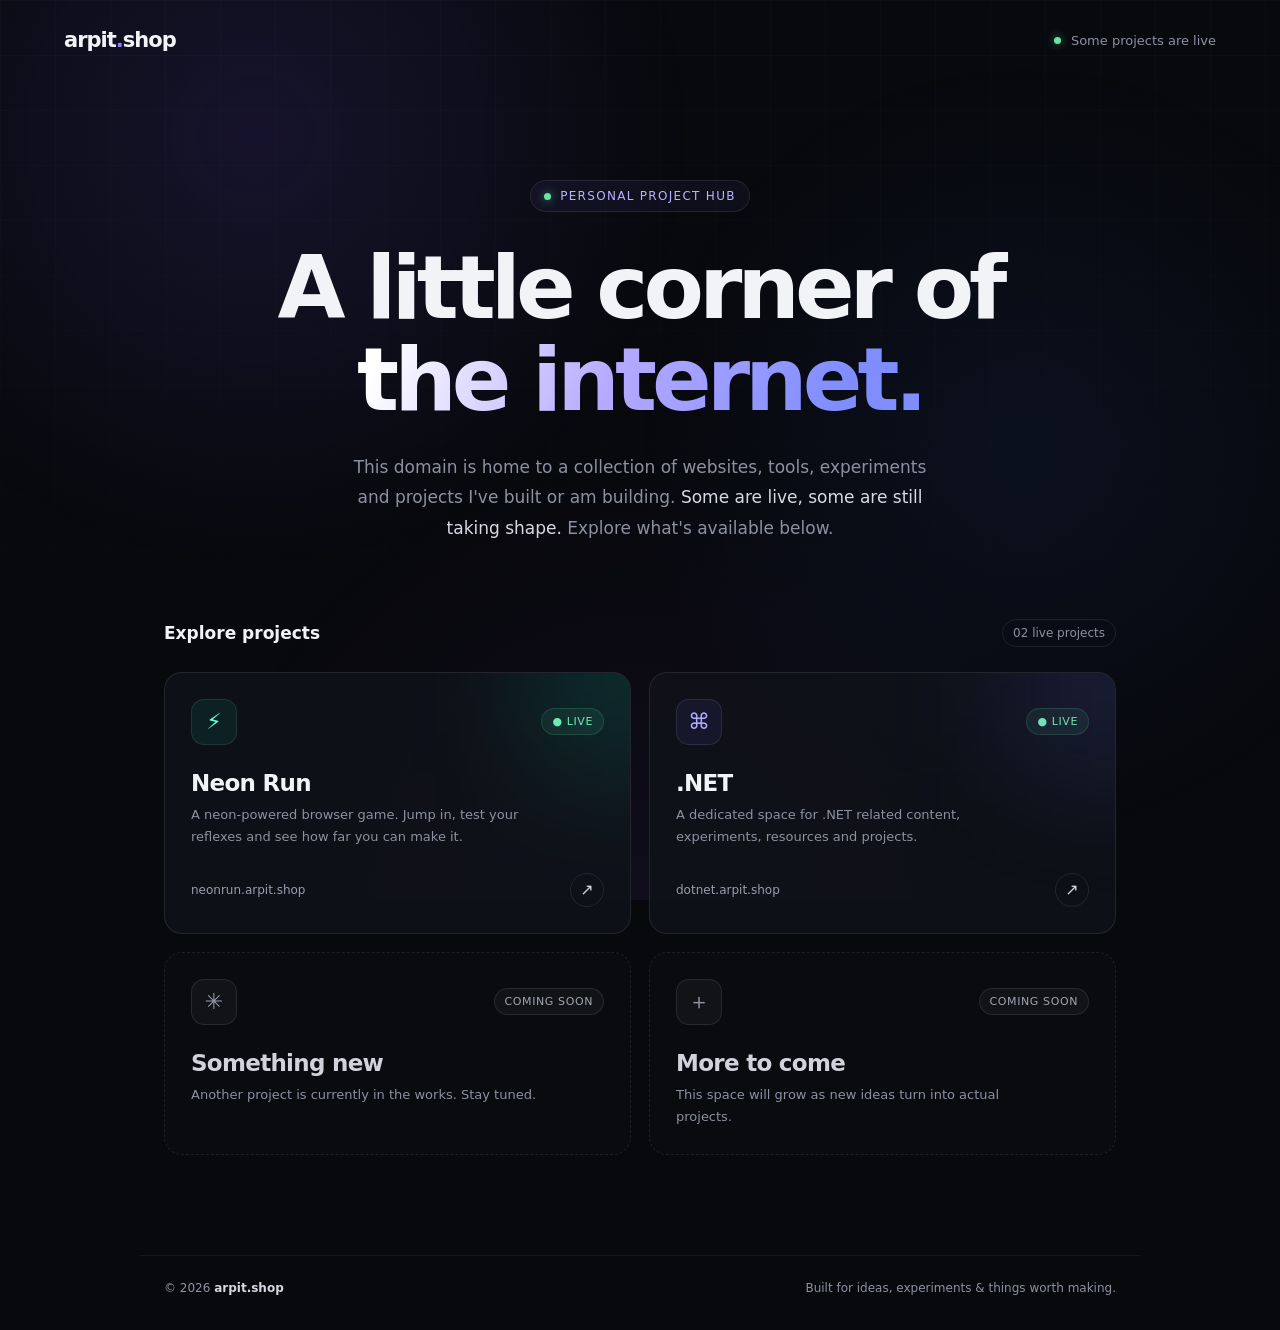
==== commit 7b4f4292: "Add files via upload" ====
--- a/index.html
+++ b/index.html
@@ -1,957 +1,820 @@
-<!DOCTYPE html>
-<html lang="en">
-
-<head>
-    <meta charset="UTF-8">
-    <meta http-equiv="X-UA-Compatible" content="IE=edge">
-    <meta name="viewport" content="width=device-width, initial-scale=1.0">
-    <title>Arpit Singh</title>
-
-    <!--
-    - favicon
-  -->
-    <link rel="shortcut icon" href="./assets/as.png" type="image/x-icon">
-    <link rel="stylesheet" href="https://cdn.jsdelivr.net/npm/ionicons@5.5.1/dist/css/ionicons.min.css">
-    <link rel="stylesheet" href="https://cdn.jsdelivr.net/npm/ionicons@5.5.1/dist/css/ionicons.min.css">
-    <link rel="stylesheet" href="https://code.ionicframework.com/ionicons/2.0.1/css/ionicons.min.css">
-    <link rel="stylesheet" href="https://cdn.jsdelivr.net/npm/ionicons@5.5.1/dist/css/ionicons.min.css">
-    <link rel="stylesheet" href="https://cdn.jsdelivr.net/npm/ionicons@5.5.1/dist/css/ionicons.min.css">
-
-    <!--
-    - custom css link
-  -->
-    <link rel="stylesheet" href="./assets/css/style.css">
-
-    <!--
-    - google font link
-  -->
-    <link rel="preconnect" href="https://fonts.googleapis.com">
-    <link rel="preconnect" href="https://fonts.gstatic.com" crossorigin>
-    <link href="https://fonts.googleapis.com/css2?family=Poppins:wght@300;400;500;600&display=swap" rel="stylesheet">
-</head>
-
-<body>
-
-    <!--
-    - #MAIN
-  -->
-
-    <main>
-
-        <!--
-      - #SIDEBAR
-    -->
-
-        <aside class="sidebar" data-sidebar>
-
-            <div class="sidebar-info">
-
-                <figure class="avatar-box">
-                    <img src="./assets/profile-pic.jpeg" alt="Arpit Singh" width="80">
-                </figure>
-
-                <div class="info-content">
-                    <h1 class="name" title="Arpit Singh">Arpit Singh</h1>
-
-                    <p class="title">Cloud & DevOps Engineer <br> Azure • Kubernetes • CI/CD</p>
-                </div>
-
-                <button class="info_more-btn" data-sidebar-btn>
-                    <span>Show Contacts</span>
-
-                    <ion-icon name="chevron-down"></ion-icon>
-                </button>
-
-            </div>
-
-            <div class="sidebar-info_more">
-
-                <div class="separator"></div>
-
-                <ul class="contacts-list">
-
-                    <li class="contact-item">
-
-                        <div class="icon-box">
-                            <ion-icon name="mail-outline"></ion-icon>
-                        </div>
-
-                        <div class="contact-info">
-                            <p class="contact-title">Email</p>
-                            <a href="mailto:arpit.devop@gmail.com" class="contact-link">
-                                arpit.devop@gmail.com
-                            </a>
-                        </div>
-
-                    </li>
-
-                    <li class="contact-item">
-
-                        <div class="icon-box">
-                            <ion-icon name="ribbon"></ion-icon>
-                        </div>
-
-                        <div class="contact-info">
-                            <a href="https://drive.google.com/file/d/1hLpiLsFCSonJGpwIisDYHV9s8xmiD1UK/view?usp=sharing"
-                                target="_blank" class="contact-title">Resume</a>
-
-                            <a href="https://drive.google.com/file/d/1hLpiLsFCSonJGpwIisDYHV9s8xmiD1UK/view?usp=sharing"
-                                target="_blank" class="contact-link">Resume</a>
-                        </div>
-
-                    </li>
-
-                    <li class="contact-item">
-
-                        <div class="icon-box">
-                            <ion-icon name="logo-linkedin"></ion-icon>
-                        </div>
-
-                        <div class="contact-info">
-                            <!-- <p  class="contact-title">LinkedIn</p> -->
-                            <a href="https://www.linkedin.com/in/contact-arpit-singh" target="_blank"
-                                class="contact-title">LinkedIn</a>
-                            <a href="https://www.linkedin.com/in/contact-arpit-singh" target="_blank"
-                                class="contact-link">contact-arpit-singh</a>
-                        </div>
-
-                    </li>
-
-
-                    <li class="contact-item">
-
-                        <div class="icon-box">
-                            <ion-icon name="logo-github"></ion-icon>
-                        </div>
-
-                        <div class="contact-info">
-                            <a href="https://github.com/The-0mnipotent" target="_blank" class="contact-title">Github</a>
-                            <a href="https://github.com/The-0mnipotent" target="_blank"
-                                class="contact-link">Collaborate</a>
-                        </div>
-
-                    </li>
-
-                    <!-- <li class="contact-item">
-
-            <div class="icon-box">
-              <ion-icon name="code"></ion-icon>
-            </div>
-
-            <div class="contact-info">
-              <a href="https://www.naukri.com/code360/profile/codetalk"   target="_blank" class="contact-title">Code-360</p>
-              <a href="https://www.naukri.com/code360/profile/codetalk"   target="_blank" class="contact-link">Check it out</a>
-            </div>
-
-          </li> -->
-
-                    <li class="contact-item">
-
-                        <div class="icon-box">
-                            <ion-icon name="location-outline"></ion-icon>
-                        </div>
-
-                        <div class="contact-info">
-                            <p class="contact-title">Location</p>
-                            <address>Bangalore, India</address>
-                        </div>
-
-                    </li>
-
-
-                </ul>
-
-                <div class="separator"></div>
-
-
-            </div>
-
-        </aside>
-
-
-
-
-
-        <!--
-      - #main-content
-    -->
-
-        <div class="main-content">
-
-            <!--
-        - #NAVBAR
-      -->
-
-            <nav class="navbar">
-
-                <ul class="navbar-list">
-
-                    <li class="navbar-item">
-                        <button class="navbar-link  active" data-nav-link>About</button>
-                    </li>
-
-                    <li class="navbar-item">
-                        <button class="navbar-link" data-nav-link>Resume</button>
-                    </li>
-
-                    <li class="navbar-item">
-                        <button class="navbar-link" data-nav-link>Projects</button>
-                    </li>
-
-                    <li class="navbar-item">
-                        <button class="navbar-link" data-nav-link>Certifications</button>
-                    </li>
-
-                    <li class="navbar-item">
-                        <button class="navbar-link" data-nav-link>Contact</button>
-                    </li>
-
-                </ul>
-
-            </nav>
-
-
-
-
-
-            <!--
-        - #ABOUT
-      -->
-
-            <article class="about  active" data-page="about">
-
-                <header>
-                    <h2 class="h2 article-title">About me</h2>
-                </header>
-
-                <section class="about-text">
-                    <p>
-                        Hello there! 👋 I'm Arpit Singh, a DevOps Engineer focused on building scalable cloud-native
-                        deployment platforms and automation workflows. I primarily work on GitHub Actions CI/CD
-                        pipelines, Azure Kubernetes Service (AKS), Docker, Helm, and deployment automation for
-                        enterprise-scale microservices environments.
-                    </p>
-
-                    <p>
-                        Currently, I work on deployment workflows supporting 116+ microservices across development,
-                        pre-production, and production environments. I have built multi-region deployment pipelines for
-                        Nissan applications across Japan, EU, and US regions, reducing deployment time from 1.5 hours to
-                        25 minutes through deployment parallelization and automation.
-                    </p>
-                </section>
-
-
-                <!--
-          - service
-        -->
-
-                <section class="service">
-
-                    <h3 class="h3 service-title">My Interests</h3>
-
-                    <ul class="service-list">
-
-                        <li class="service-item">
-
-                            <div class="service-icon-box">
-                                <img src="./assets/images/icon-dev.svg" alt="DevOps icon" width="40">
-                            </div>
-
-                            <div class="service-content-box">
-                                <h4 class="h4 service-item-title">CI/CD & Automation</h4>
-
-                                <p class="service-item-text">
-                                    Building scalable GitHub Actions workflows, deployment automation pipelines,
-                                    rollback systems, and operational tooling for enterprise applications.
-                                </p>
-                            </div>
-
-                        </li>
-
-                        <li class="service-item">
-
-                            <div class="service-icon-box">
-                                <img src="./assets/images/icon-cloud.svg" alt="Cloud icon" width="40">
-                            </div>
-
-                            <div class="service-content-box">
-                                <h4 class="h4 service-item-title">Cloud & Kubernetes</h4>
-
-                                <p class="service-item-text">
-                                    Managing Kubernetes deployments on Azure Kubernetes Service (AKS) using Docker,
-                                    Helm, Kubernetes manifests, ConfigMaps, and Secrets.
-                                </p>
-                            </div>
-
-                        </li>
-
-                        <li class="service-item">
-
-                            <div class="service-icon-box">
-                                <img src="./assets/images/icon-dev.svg" alt="Automation icon" width="40">
-                            </div>
-
-                            <div class="service-content-box">
-                                <h4 class="h4 service-item-title">Platform Engineering</h4>
-
-                                <p class="service-item-text">
-                                    Interested in scalable infrastructure platforms, deployment reliability, developer
-                                    workflows, and cloud-native operational engineering.
-                                </p>
-                            </div>
-
-                        </li>
-
-                    </ul>
-                </section>
-
-
-                <!--
-          - testimonials (Todo)
-        -->
-
-
-
-                <!--
-          - testimonials modal
-        -->
-                <div class="modal-container" data-modal-container>
-
-                    <div class="overlay" data-overlay></div>
-
-                    <section class="testimonials-modal">
-
-                        <button class="modal-close-btn" data-modal-close-btn>
-                            <ion-icon name="close-outline"></ion-icon>
-                        </button>
-
-                        <div class="modal-img-wrapper">
-                            <figure class="modal-avatar-box">
-                                <img src="./assets/images/logo.png" alt="Arpit Singh" width="80" data-modal-img>
-                            </figure>
-
-                            <img src="./assets/images/icon-quote.svg" alt="quote icon">
-                        </div>
-
-                        <div class="modal-content">
-
-                            <h4 class="h3 modal-title" data-modal-title>Arpit Singh</h4>
-
-
-                            <div data-modal-text>
-                                <p>
-                                    Arpit is a great guy to work with.
-                                </p>
-                            </div>
-
-                        </div>
-
-                    </section>
-
-                </div>
-
-
-                <!--
-          - clients
-        -->
-
-                <section class="clients">
-
-                    <h3 class="h3 clients-title">Experiences</h3>
-
-                    <ul class="clients-list has-scrollbar">
-
-                        <li class="clients-item">
-                            <a href="https://www.tcs.com/" target="_blank">
-                                <img src="./assets/images/tcs.jpeg" width="150px" height="100px" alt="TCS">
-                            </a>
-                        </li>
-
-                        <li class="clients-item">
-                            <a href="https://thewasserstoff.com/" target="_blank">
-                                <img src="./assets/images/wasserstoff.jpeg" width="150px" height="100px"
-                                    alt="Wasserstoff">
-                            </a>
-                        </li>
-
-                        <!-- <li class="clients-item coding-ninjas">
-              <a href="https://www.codingninjas.com/" target="_blank">
-                <br><br><br><br>
-                <img src="./assets/images/codingninjas.png" width="150px" height="150px" alt="codingninjas">
-              </a>
-            </li> -->
-
-                    </ul>
-
-                </section>
-
-                <!-- Received Offers From (TODO) -->
-            </article>
-
-
-
-
-
-            <!--
-        - #RESUME
-      -->
-
-            <article class="resume" data-page="resume">
-
-                <header>
-                    <h2 class="h2 article-title">Resume</h2>
-                </header>
-                <section class="timeline">
-
-                    <div class="title-wrapper">
-                        <div class="icon-box">
-                            <ion-icon name="briefcase" class="experience-icon"></ion-icon>
-                        </div>
-
-                        <h3 class="h3">Experience</h3>
-                    </div>
-
-                    <ol class="timeline-list">
-
-                        <li class="timeline-item">
-                            <h4 class="h4 timeline-item-title">Tata Consultancy Services (TCS)</h4>
-
-                            <span>Associate System Engineer | November 2024 – Present</span>
-
-                            <ul class="white-dot">
-                                <li>Designed and maintained GitHub Actions YAML-based CI/CD pipelines supporting
-                                    deployments for 116+ microservices across development, pre-production, and
-                                    production environments.</li>
-
-                                <li>Built a multi-region deployment pipeline for Nissan applications enabling parallel
-                                    deployments across Japan, EU, and US environments, reducing deployment time from 1.5
-                                    hours to 25 minutes.</li>
-
-                                <li>Managed AKS application deployments using Docker, ACR, Helm charts, Kubernetes
-                                    manifests, ConfigMaps, and Secrets within automated deployment workflows.</li>
-
-                                <li>Implemented deployment automation features including release tagging, hotfix
-                                    deployments, Helm rollback workflows, autoscaling configuration, and deployment
-                                    validation.</li>
-
-                                <li>Developed shell scripts and Confluence automation workflows using APIs and scheduled
-                                    jobs to reduce manual operational effort and improve deployment reporting.</li>
-
-                                <li>Used Terraform templates to provision and manage GitHub Actions self-hosted runner
-                                    infrastructure for CI/CD execution environments.</li>
-                            </ul>
-                        </li>
-
-                        <li class="timeline-item">
-                            <h4 class="h4 timeline-item-title">Wasserstoff RJ Innovations Limited</h4>
-
-                            <span>Backend Engineer | May 2024 – October 2024</span>
-
-                            <ul class="white-dot">
-                                <li>Developed RESTful APIs using Node.js, Express.js, and MongoDB for scalable backend
-                                    service development.</li>
-
-                                <li>Containerized backend applications using Docker and supported deployments across
-                                    AWS-based environments.</li>
-
-                                <li>Integrated backend services with deployment workflows and environment-based
-                                    configurations for application delivery.</li>
-                            </ul>
-                        </li>
-
-                    </ol>
-
-                </section>
-
-                <section class="timeline">
-
-                    <div class="title-wrapper">
-                        <div class="icon-box">
-                            <ion-icon name="book-outline"></ion-icon>
-                        </div>
-
-                        <h3 class="h3">Education</h3>
-                    </div>
-
-                    <ol class="timeline-list">
-
-                        <li class="timeline-item">
-
-                            <h4>
-                                <a href="http://soe.jnu.ac.in/home" class="h4 timeline-item-title">
-                                    <b>Jawaharlal Nehru University</b>
-                                </a>
-                            </h4>
-
-                            <span>2019 – 2024</span>
-
-                            <p class="timeline-text">B.Tech + M.S. (Integrated) in Computer Science</p>
-
-                            <ul class="white-dot">
-                                <li>Strong foundation in Data Structures, Operating Systems, Computer Networks, DBMS,
-                                    and System Design.</li>
-                                <li>Developed analytical and problem-solving skills through rigorous coursework and
-                                    projects.</li>
-                                <li>Actively participated in technical events and coding competitions.</li>
-                            </ul>
-
-                        </li>
-
-                        <li class="timeline-item">
-
-                            <h4>
-                                <a href="www.yashwantpublicschool.org" class="h4 timeline-item-title">
-                                    <b>Yashwant Public Hr Secondary School</b>
-                                </a>
-                            </h4>
-
-                            <span>2017 – 2019</span>
-
-                            <p class="timeline-text">Higher Secondary Education (PCM) | CBSE</p>
-
-                        </li>
-
-                    </ol>
-
-                </section>
-
-                <section class="skill">
-
-                    <div class="title-wrapper">
-                        <div class="icon-box">
-                            <ion-icon name="server-outline" class="experience-icon"></ion-icon>
-                        </div>
-                        <h3 class="h3 skills-title">Technical Skills</h3>
-                    </div>
-
-                    <div class="skills-grid">
-
-                        <div class="skill-card">
-                            <h4 class="skill-card-title">Cloud & Infrastructure</h4>
-                            <ul class="skill-card-list">
-                                <li>Microsoft Azure</li>
-                                <li>AKS</li>
-                                <li>ACR</li>
-                                <li>VNets</li>
-                                <li>Key Vault</li>
-                                <li>Azure Monitor</li>
-                            </ul>
-                        </div>
-
-                        <div class="skill-card">
-                            <h4 class="skill-card-title">DevOps & CI/CD</h4>
-                            <ul class="skill-card-list">
-                                <li>GitHub Actions</li>
-                                <li>Docker</li>
-                                <li>Kubernetes (AKS)</li>
-                                <li>Helm</li>
-                                <li>Terraform</li>
-                                <li>Jenkins</li>
-                            </ul>
-                        </div>
-
-                        <div class="skill-card">
-                            <h4 class="skill-card-title">Backend Development</h4>
-                            <ul class="skill-card-list">
-                                <li>Node.js</li>
-                                <li>Express.js</li>
-                                <li>REST APIs</li>
-                                <li>MongoDB</li>
-                            </ul>
-                        </div>
-
-                        <div class="skill-card">
-                            <h4 class="skill-card-title">Scripting & Automation</h4>
-                            <ul class="skill-card-list">
-                                <li>Bash</li>
-                                <li>Shell Scripting</li>
-                                <li>Python</li>
-                                <li>JavaScript</li>
-                            </ul>
-                        </div>
-
-                        <div class="skill-card">
-                            <h4 class="skill-card-title">Version Control</h4>
-                            <ul class="skill-card-list">
-                                <li>Git</li>
-                                <li>GitHub</li>
-                            </ul>
-                        </div>
-
-                        <div class="skill-card">
-                            <h4 class="skill-card-title">ITSM</h4>
-                            <ul class="skill-card-list">
-                                <li>ServiceNow</li>
-                                <li>Incident Management</li>
-                                <li>Access Provisioning</li>
-                            </ul>
-                        </div>
-
-                    </div>
-
-                </section>
-                <!--<br>
-        <section class="skill">
-          <div class="title-wrapper">
-            <div class="icon-box">
-              <ion-icon name="book" class="experience-icon"></ion-icon>
-            </div>
-            <h3 class="h3 skills-title">Coursework</h3>
-          </div>
-          <ul class="skills-list content-card">
-
-            <ul class="white-dot">
-
-              <li>Data Structures</li>
-              <li>Object Oriented Programming Language</li>
-              <li>Operating Systems</li>
-              <li>Database Management System</li>
-              <li>Data Science</li>
-              <li>Computer Networking</li>
-              <li>Machine Learning</li>
-            </ul>
-          </ul>
-
-        </section> -->
-
-            </article>
-
-
-
-
-
-            <!--
-        - #PORTFOLIO
-      -->
-            <article class="portfolio" data-page="projects">
-
-                <header>
-                    <h2 class="h2 article-title">Projects</h2>
-                </header>
-
-                <section>
-
-
-
-                    <div class="filter-select-box">
-
-                        <button class="filter-select" data-select>
-
-                            <div class="select-value" data-select-value>Options for future</div>
-
-                            <div class="select-icon">
-                                <ion-icon name="chevron-down"></ion-icon>
-                            </div>
-
-                        </button>
-
-
-
-                    </div>
-
-                    <ul class="project-list">
-                        <li class="project-item  active" data-filter-item data-category="web development">
-                            <a target="_blank" href="https://mernstay.onrender.com/">
-
-                                <figure class="project-img">
-                                    <div class="project-item-icon-box">
-                                        <ion-icon name="eye-outline"></ion-icon>
-                                    </div>
-                                    <img src="./assets/project-1.png" alt="Stock Market" loading="lazy">
-                                </figure>
-
-                                <h3 class="project-title">MERNStay Application</h3>
-
-                                <p class="project-category">Web Development</p>
-
-                            </a>
-                        </li>
-                        <li class="project-item  active" data-filter-item data-category="web development">
-                            <a target="_blank" href="https://property-pulse-j5a2.onrender.com/">
-
-                                <figure class="project-img">
-                                    <div class="project-item-icon-box">
-                                        <ion-icon name="eye-outline"></ion-icon>
-                                    </div>
-                                    <img src="./assets/project-2.png" alt="QnA" loading="lazy">
-                                </figure>
-
-                                <h3 class="project-title">Property Pulse</h3>
-
-                                <p class="project-category">Web Development</p>
-
-                            </a>
-                        </li>
-
-                        <li class="project-item  active" data-filter-item data-category="web development">
-                            <a target="_blank" href="https://arpit-movie-mania.netlify.app/">
-
-                                <figure class="project-img">
-                                    <div class="project-item-icon-box">
-                                        <ion-icon name="eye-outline"></ion-icon>
-                                    </div>
-                                    <img src="./assets/project-3.png" alt="QnA" loading="lazy">
-                                </figure>
-
-                                <h3 class="project-title">Movie Mania</h3>
-
-                                <p class="project-category">Web Development</p>
-
-                            </a>
-                        </li>
-
-                        <li class="project-item  active" data-filter-item data-category="web development">
-                            <a target="_blank" href="https://arpit-bookphile.netlify.app/">
-
-                                <figure class="project-img">
-                                    <div class="project-item-icon-box">
-                                        <ion-icon name="eye-outline"></ion-icon>
-                                    </div>
-                                    <img src="./assets/project-4.png" alt="QnA" loading="lazy">
-                                </figure>
-
-                                <h3 class="project-title">Bookphile</h3>
-
-                                <p class="project-category">Web Development</p>
-
-                            </a>
-                        </li>
-
-                        <li class="project-item  active" data-filter-item data-category="web development">
-                            <a target="_blank" href="https://github.com/The-0mnipotent">
-
-                                <figure class="project-img">
-                                    <div class="project-item-icon-box">
-                                        <ion-icon name="eye-outline"></ion-icon>
-                                    </div>
-                                    <img src="./assets/github.png" alt="finance" loading="lazy">
-                                </figure>
-
-                                <h3 class="project-title">Other projects on Github</h3>
-                                <p class="project-category">Automation, Cloud & DevOps Projects</p>
-
-
-                            </a>
-                        </li>
-
-                        <!-- TeachTok (TODO) -->
-
-                    </ul>
-
-                </section>
-                <br>
-
-            </article>
-
-
-
-
-
-
-
-
-
-            <!--
-        - #BLOG
-      -->
-
-            <article class="blog" data-page="certifications">
-
-                <header>
-                    <h2 class="h2 article-title">Certifications</h2>
-                </header>
-
-                <section class="blog-posts">
-                    <ul class="blog-posts-list">
-
-                        <!-- Azure Administrator -->
-                        <li class="blog-post-item">
-                            <a target="_blank"
-                                href="https://learn.microsoft.com/api/credentials/share/en-us/ArpitSingh-2114/BCA1E441567386A9?sharingId=A5F80D2221EE880E">
-
-                                <figure class="blog-banner-box">
-                                    <img src="./assets/certificate-azure-admin.png" alt="Azure Administrator Associate"
-                                        loading="lazy">
-                                </figure>
-
-                                <div class="blog-content">
-
-                                    <div class="blog-meta">
-                                        <p class="blog-category">Microsoft Azure</p>
-
-                                        <span class="dot"></span>
-
-                                        <time datetime="2025">Azure Administrator Associate</time>
-                                    </div>
-
-                                </div>
-
-                            </a>
-                        </li>
-
-
-                        <!-- DevOps Engineer Expert -->
-                        <li class="blog-post-item">
-                            <a target="_blank"
-                                href="https://learn.microsoft.com/api/credentials/share/en-us/ArpitSingh-2114/FFE750E268BCF68F?sharingId=A5F80D2221EE880E">
-
-                                <figure class="blog-banner-box">
-                                    <img src="./assets/certificate-devops-expert.png" alt="DevOps Engineer Expert"
-                                        loading="lazy">
-                                </figure>
-
-                                <div class="blog-content">
-
-                                    <div class="blog-meta">
-                                        <p class="blog-category">Azure DevOps</p>
-
-                                        <span class="dot"></span>
-
-                                        <time datetime="2025">DevOps Engineer Expert</time>
-                                    </div>
-
-                                </div>
-
-                            </a>
-                        </li>
-
-                    </ul>
-
-                </section>
-
-            </article>
-
-
-            <!--
-        - #CONTACT
-      -->
-
-            <article class="contact" data-page="contact">
-
-                <header>
-                    <h2 class="h2 article-title">Contact</h2>
-                </header>
-                <section class="mapbox" data-mapbox>
-                    <div class="mapbox">
-                        <div class="gmap_canvas">
-                            <iframe class="gmap_iframe" width="100%" frameborder="0" scrolling="no" marginheight="0"
-                                marginwidth="0"
-                                src="https://maps.google.com/maps?q=Whitefield,Bengaluru&t=&z=13&ie=UTF8&iwloc=&output=embed">
-                            </iframe>
-
-                            <style>
-                                .mapouter {
-                                    position: relative;
-                                    text-align: right;
-                                    width: 100%;
-                                    height: 424px;
-                                }
-
-                                .gmap_canvas {
-                                    overflow: hidden;
-                                    background: none !important;
-                                    width: 100%;
-                                    height: 424px;
-                                }
-
-                                .gmap_iframe {
-                                    height: 424px !important;
-                                }
-                            </style>
-                        </div>
-                    </div>
-                </section>
-
-                <header>
-                    <h2 class="h2 article-title">Let's Connect</h2>
-                </header>
-                <section>
-                    <div class="container">
-                        <div class="column">
-                            <a
-                                href="mailto:arpitsingh9274@gmail.com?subject=Exciting%20Opportunity:%20Join%20Our%20Team%20and%20Connect!&body=Dear%Arpit,%0D%0A%0D%0AI%20hope%20this%20email%20finds%20you%20well.%20I%20recently%20came%20across%20your%20impressive%20profile%20as%20a%20software%20engineer,%20and%20I%20must%20say,%20your%20experience%20and%20skills%20caught%20our%20attention.%0D%0A%0D%0AWe%20are%20always%20on%20the%20lookout%20for%20talented%20professionals%20like%20yourself%20who%20can%20contribute%20to%20our%20dynamic%20team.%20We%20believe%20that%20your%20expertise%20aligns%20perfectly%20with%20our%20company's%20goals%20and%20vision.%20After%20thoroughly%20reviewing%20your%20work%20and%20accomplishments,%20we%20are%20genuinely%20interested%20in%20connecting%20with%20you%20to%20discuss%20potential%20opportunities.%0D%0A%0D%0AWe%20admire%20your%20passion%20for%20software%20engineering%20and%20the%20exceptional%20projects%20you%20have%20undertaken.%20Our%20company%20values%20individuals%20who%20are%20motivated,%20innovative,%20and%20constantly%20seeking%20to%20push%20the%20boundaries%20of%20technology.%20We%20believe%20that%20you%20possess%20these%20qualities,%20and%20we%20would%20love%20to%20have%20you%20join%20our%20team.%0D%0A%0D%0AIf%20you%20are%20open%20to%20exploring%20new%20career%20prospects,%20we%20would%20be%20delighted%20to%20schedule%20a%20conversation%20with%20you%20at%20your%20convenience.%20We%20would%20like%20to%20discuss%20the%20exciting%20projects%20we%20are%20working%20on,%20as%20well%20as%20the%20opportunities%20for%20professional%20growth%20and%20development.%0D%0A%0D%0APlease%20let%20me%20know%20if%20you%20are%20interested%20in%20connecting,%20and%20we%20can%20arrange%20a%20call%20or%20a%20meeting.%20I%20am%20confident%20that%20our%20discussion%20will%20provide%20you%20with%20valuable%20insights%20into%20the%20possibilities%20that%20lie%20ahead.%0D%0A%0D%0AThank%20you%20for%20considering%20this%20opportunity.%20We%20eagerly%20await%20your%20response%20and%20the%20chance%20to%20connect%20with%20you%20further.%20If%20you%20have%20any%20questions%20in%20the%20meantime,%20please%20do%20not%20hesitate%20to%20reach%20out.%0D%0A%0D%0AWarm%20regards,">
-                                <div class="icon-box-mail">
-                                    <i class="ion ion-email"></i> &nbsp;&nbsp;Mail
-                                </div>
-                            </a>
-                        </div>
-                    </div>
-                </section>
-                <header>
-                    <br>
-                    <h2 class="h2 article-title">Also View</h2>
-                </header>
-                <section>
-                    <section class="blog-posts">
-                        <ul class="blog-posts-list">
-
-                            <li class="blog-post-item">
-                                <a href="https://www.linkedin.com/in/contact-arpit-singh/">
-
-                                    <figure class="blog-banner-box">
-                                        <img src="./assets/LinkedIn.png" alt="LinkedIn" loading="lazy">
-                                    </figure>
-
-                                    <div class="blog-content">
-
-                                        <div class="blog-meta">
-                                            <p class="blog-category">LinkedIn</p>
-
-                                            <span class="dot"></span>
-
-                                            <p class="blog-category">contact-arpit-singh</p>
-                                        </div>
-
-
-                                    </div>
-
-                                </a>
-                            </li>
-                            <!-- <li class="blog-post-item">
-                <a href="https://www.naukri.com/code360/profile/codetalk">
-
-                  <figure class="blog-banner-box">
-                    <img src="./assets/code360.png" alt="Code360" loading="lazy">
-                  </figure>
-
-                  <div class="blog-content">
-
-                    <div class="blog-meta">
-                      <p class="blog-category">Code360</p>
-
-                      <span class="dot"></span>
-
-                      <p class="blog-category">codetalk</p>
-                    </div>
-
-
-                  </div>
-
-                </a>
-              </li> -->
-                    </section>
-            </article>
-
-        </div>
-
-    </main>
-
-
-
-
-
-
-    <!--
-    - custom js link
-  -->
-    <script src="./assets/js/script.js"></script>
-
-    <!--
-    - ionicon link
-  -->
-    <script type="module" src="https://unpkg.com/ionicons@5.5.2/dist/ionicons/ionicons.esm.js"></script>
-    <script nomodule src="https://unpkg.com/ionicons@5.5.2/dist/ionicons/ionicons.js"></script>
-
-</body>
-
-</html>
+<!DOCTYPE html>
+<html lang="en">
+<head>
+    <meta charset="UTF-8">
+    <meta name="viewport" content="width=device-width, initial-scale=1.0">
+    <meta name="theme-color" content="#08090d">
+
+    <title>arpit.shop — A home for my projects</title>
+
+    <meta name="description"
+          content="A central hub for websites, experiments, tools and projects hosted across arpit.shop.">
+
+    <style>
+        /* ==============================
+           RESET & VARIABLES
+        ============================== */
+
+        * {
+            margin: 0;
+            padding: 0;
+            box-sizing: border-box;
+        }
+
+        :root {
+            --bg: #08090d;
+            --card: #11131a;
+            --card-hover: #171a23;
+            --border: rgba(255, 255, 255, 0.09);
+            --text: #f2f3f7;
+            --muted: #8c91a1;
+            --accent: #8b7cff;
+            --green: #65e6a5;
+        }
+
+        html {
+            scroll-behavior: smooth;
+        }
+
+        body {
+            background: var(--bg);
+            color: var(--text);
+            font-family: Inter, ui-sans-serif, system-ui, -apple-system,
+                         BlinkMacSystemFont, "Segoe UI", sans-serif;
+            min-height: 100vh;
+            overflow-x: hidden;
+        }
+
+        a {
+            color: inherit;
+            text-decoration: none;
+        }
+
+        /* ==============================
+           BACKGROUND
+        ============================== */
+
+        body::before {
+            content: "";
+            position: fixed;
+            inset: 0;
+            z-index: -2;
+            pointer-events: none;
+
+            background:
+                radial-gradient(
+                    circle at 20% 15%,
+                    rgba(115, 95, 255, 0.13),
+                    transparent 34%
+                ),
+                radial-gradient(
+                    circle at 80% 50%,
+                    rgba(55, 120, 255, 0.07),
+                    transparent 35%
+                ),
+                radial-gradient(
+                    circle at 50% 100%,
+                    rgba(120, 60, 200, 0.08),
+                    transparent 40%
+                );
+        }
+
+        .grid-background {
+            position: fixed;
+            inset: 0;
+            z-index: -1;
+            pointer-events: none;
+
+            background-image:
+                linear-gradient(
+                    rgba(255, 255, 255, 0.018) 1px,
+                    transparent 1px
+                ),
+                linear-gradient(
+                    90deg,
+                    rgba(255, 255, 255, 0.018) 1px,
+                    transparent 1px
+                );
+
+            background-size: 55px 55px;
+
+            mask-image: linear-gradient(
+                to bottom,
+                black,
+                transparent 90%
+            );
+        }
+
+        /* ==============================
+           NAVBAR
+        ============================== */
+
+        .navbar {
+            width: 100%;
+            max-width: 1200px;
+            margin: auto;
+
+            padding: 28px 24px;
+
+            display: flex;
+            align-items: center;
+            justify-content: space-between;
+        }
+
+        .logo {
+            font-size: 21px;
+            font-weight: 750;
+            letter-spacing: -1px;
+        }
+
+        .logo span {
+            color: var(--accent);
+        }
+
+        .nav-right {
+            display: flex;
+            align-items: center;
+            gap: 10px;
+
+            color: var(--muted);
+            font-size: 13px;
+        }
+
+        .status-dot {
+            width: 7px;
+            height: 7px;
+            border-radius: 50%;
+
+            background: var(--green);
+            box-shadow: 0 0 10px rgba(101, 230, 165, 0.6);
+
+            animation: pulse 2s infinite;
+        }
+
+        @keyframes pulse {
+            0%, 100% {
+                opacity: 1;
+            }
+
+            50% {
+                opacity: 0.45;
+            }
+        }
+
+        /* ==============================
+           HERO
+        ============================== */
+
+        .hero {
+            max-width: 1000px;
+            margin: auto;
+
+            padding: 100px 24px 75px;
+
+            text-align: center;
+        }
+
+        .eyebrow {
+            display: inline-flex;
+            align-items: center;
+            gap: 9px;
+
+            padding: 8px 13px;
+
+            border: 1px solid var(--border);
+            border-radius: 50px;
+
+            color: #b7b4ff;
+            background: rgba(139, 124, 255, 0.06);
+
+            font-size: 12px;
+            letter-spacing: 1.3px;
+            text-transform: uppercase;
+
+            margin-bottom: 30px;
+        }
+
+        .hero h1 {
+            font-size: clamp(45px, 8vw, 88px);
+            line-height: 1.05;
+            letter-spacing: -5px;
+            font-weight: 800;
+
+            margin-bottom: 25px;
+        }
+
+        .gradient-text {
+            background: linear-gradient(
+                110deg,
+                #ffffff 5%,
+                #b5aaff 45%,
+                #7f8dff 85%
+            );
+
+            -webkit-background-clip: text;
+            background-clip: text;
+            color: transparent;
+        }
+
+        .hero-description {
+            max-width: 600px;
+            margin: auto;
+
+            font-size: 17px;
+            line-height: 1.8;
+
+            color: var(--muted);
+        }
+
+        .hero-description strong {
+            color: #d8d9e3;
+            font-weight: 500;
+        }
+
+        /* ==============================
+           PROJECT SECTION
+        ============================== */
+
+        .projects-section {
+            max-width: 1000px;
+            margin: auto;
+
+            padding: 0 24px 100px;
+        }
+
+        .section-heading {
+            display: flex;
+            align-items: center;
+            justify-content: space-between;
+
+            margin-bottom: 25px;
+        }
+
+        .section-heading h2 {
+            font-size: 17px;
+            font-weight: 600;
+        }
+
+        .project-count {
+            font-size: 12px;
+            color: var(--muted);
+
+            padding: 6px 10px;
+
+            border: 1px solid var(--border);
+            border-radius: 20px;
+        }
+
+        .projects-grid {
+            display: grid;
+            grid-template-columns: repeat(2, 1fr);
+            gap: 18px;
+        }
+
+        /* ==============================
+           PROJECT CARDS
+        ============================== */
+
+        .project-card {
+            position: relative;
+
+            min-height: 230px;
+
+            padding: 26px;
+
+            display: flex;
+            flex-direction: column;
+
+            background: rgba(17, 19, 26, 0.82);
+            border: 1px solid var(--border);
+            border-radius: 18px;
+
+            transition:
+                transform 0.25s ease,
+                border-color 0.25s ease,
+                background 0.25s ease;
+
+            overflow: hidden;
+        }
+
+        .project-card:hover {
+            transform: translateY(-5px);
+            background: var(--card-hover);
+            border-color: rgba(139, 124, 255, 0.35);
+        }
+
+        .project-card.active {
+            cursor: pointer;
+        }
+
+        .project-card.active::before {
+            content: "";
+
+            position: absolute;
+            top: -100px;
+            right: -100px;
+
+            width: 200px;
+            height: 200px;
+
+            background: var(--card-glow, rgba(139, 124, 255, 0.1));
+            filter: blur(60px);
+
+            pointer-events: none;
+        }
+
+        .card-top {
+            display: flex;
+            align-items: center;
+            justify-content: space-between;
+
+            margin-bottom: 25px;
+        }
+
+        .project-icon {
+            width: 46px;
+            height: 46px;
+
+            display: flex;
+            align-items: center;
+            justify-content: center;
+
+            border-radius: 13px;
+
+            background: rgba(255, 255, 255, 0.04);
+            border: 1px solid var(--border);
+
+            font-size: 22px;
+        }
+
+        .project-status {
+            font-size: 11px;
+            letter-spacing: 0.6px;
+            text-transform: uppercase;
+
+            padding: 6px 10px;
+            border-radius: 20px;
+        }
+
+        .status-live {
+            color: #75e9b0;
+            background: rgba(101, 230, 165, 0.08);
+            border: 1px solid rgba(101, 230, 165, 0.15);
+        }
+
+        .status-soon {
+            color: #a0a4b1;
+            background: rgba(255, 255, 255, 0.04);
+            border: 1px solid var(--border);
+        }
+
+        .project-card h3 {
+            font-size: 23px;
+            font-weight: 700;
+            letter-spacing: -0.7px;
+
+            margin-bottom: 8px;
+        }
+
+        .project-card p {
+            font-size: 13px;
+            line-height: 1.7;
+            color: var(--muted);
+
+            max-width: 360px;
+        }
+
+        .card-bottom {
+            display: flex;
+            align-items: center;
+            justify-content: space-between;
+
+            margin-top: auto;
+            padding-top: 25px;
+        }
+
+        .project-url {
+            font-size: 12px;
+            color: #999eb0;
+        }
+
+        .arrow {
+            width: 34px;
+            height: 34px;
+
+            display: flex;
+            align-items: center;
+            justify-content: center;
+
+            border-radius: 50%;
+            border: 1px solid var(--border);
+
+            color: #d6d6e3;
+
+            transition: all 0.2s ease;
+        }
+
+        .project-card:hover .arrow {
+            color: white;
+            background: var(--accent);
+            border-color: var(--accent);
+
+            transform: rotate(-45deg);
+        }
+
+        /* Neon Run */
+
+        .neon-card {
+            --card-glow: rgba(0, 255, 200, 0.12);
+        }
+
+        .neon-card .project-icon {
+            background: rgba(0, 255, 200, 0.07);
+            color: #5dffdd;
+        }
+
+        /* .NET */
+
+        .dotnet-card {
+            --card-glow: rgba(100, 120, 255, 0.13);
+        }
+
+        .dotnet-card .project-icon {
+            background: rgba(120, 120, 255, 0.08);
+            color: #aaaaff;
+        }
+
+        /* Coming soon */
+
+        .coming-card {
+            min-height: 190px;
+
+            background: rgba(12, 13, 18, 0.55);
+            border-style: dashed;
+        }
+
+        .coming-card:hover {
+            transform: none;
+            background: rgba(12, 13, 18, 0.7);
+            border-color: rgba(255, 255, 255, 0.15);
+        }
+
+        .coming-card .project-icon {
+            color: #9296a4;
+        }
+
+        .coming-card h3 {
+            color: #d1d2db;
+        }
+
+        /* ==============================
+           FOOTER
+        ============================== */
+
+        footer {
+            max-width: 1000px;
+            margin: auto;
+
+            padding: 25px 24px 35px;
+
+            border-top: 1px solid rgba(255, 255, 255, 0.06);
+
+            display: flex;
+            justify-content: space-between;
+            align-items: center;
+
+            color: var(--muted);
+            font-size: 12px;
+        }
+
+        .footer-brand {
+            color: #d6d7e0;
+            font-weight: 600;
+        }
+
+        /* ==============================
+           ENTRANCE ANIMATION
+        ============================== */
+
+        .fade-in {
+            opacity: 0;
+            transform: translateY(18px);
+
+            animation: fadeUp 0.7s ease forwards;
+        }
+
+        .delay-1 {
+            animation-delay: 0.1s;
+        }
+
+        .delay-2 {
+            animation-delay: 0.2s;
+        }
+
+        .delay-3 {
+            animation-delay: 0.3s;
+        }
+
+        .delay-4 {
+            animation-delay: 0.4s;
+        }
+
+        @keyframes fadeUp {
+            to {
+                opacity: 1;
+                transform: translateY(0);
+            }
+        }
+
+        /* ==============================
+           RESPONSIVE
+        ============================== */
+
+        @media (max-width: 650px) {
+
+            .navbar {
+                padding: 22px 20px;
+            }
+
+            .hero {
+                padding: 75px 22px 60px;
+            }
+
+            .hero h1 {
+                letter-spacing: -3px;
+            }
+
+            .hero-description {
+                font-size: 15px;
+            }
+
+            .projects-section {
+                padding: 0 20px 75px;
+            }
+
+            .projects-grid {
+                grid-template-columns: 1fr;
+                gap: 14px;
+            }
+
+            .project-card {
+                min-height: 215px;
+                padding: 23px;
+            }
+
+            .coming-card {
+                min-height: 180px;
+            }
+
+            footer {
+                padding: 22px 20px;
+                gap: 15px;
+                flex-direction: column;
+                text-align: center;
+            }
+        }
+
+        /* Accessibility: reduced motion */
+
+        @media (prefers-reduced-motion: reduce) {
+            *,
+            *::before,
+            *::after {
+                animation-duration: 0.01ms !important;
+                animation-iteration-count: 1 !important;
+                transition-duration: 0.01ms !important;
+                scroll-behavior: auto !important;
+            }
+        }
+    </style>
+</head>
+
+<body>
+
+    <div class="grid-background"></div>
+
+    <!-- NAVBAR -->
+    <nav class="navbar">
+        <a href="/" class="logo">
+            arpit<span>.</span>shop
+        </a>
+
+        <div class="nav-right">
+            <span class="status-dot"></span>
+            <span>Some projects are live</span>
+        </div>
+    </nav>
+
+
+    <!-- HERO SECTION -->
+    <header class="hero">
+
+        <div class="eyebrow fade-in">
+            <span class="status-dot"></span>
+            Personal project hub
+        </div>
+
+        <h1 class="fade-in delay-1">
+            A little corner of<br>
+            <span class="gradient-text">the internet.</span>
+        </h1>
+
+        <p class="hero-description fade-in delay-2">
+            This domain is home to a collection of websites, tools,
+            experiments and projects I've built or am building.
+            <strong>Some are live, some are still taking shape.</strong>
+            Explore what's available below.
+        </p>
+
+    </header>
+
+
+    <!-- PROJECTS -->
+    <main class="projects-section">
+
+        <div class="section-heading fade-in delay-2">
+            <h2>Explore projects</h2>
+            <span class="project-count" id="projectCount">
+                02 live projects
+            </span>
+        </div>
+
+        <div class="projects-grid">
+
+            <!-- NEON RUN -->
+            <a
+                href="https://neonrun.arpit.shop"
+                target="_blank"
+                rel="noopener noreferrer"
+                class="project-card active neon-card fade-in delay-2"
+            >
+
+                <div class="card-top">
+                    <div class="project-icon">⚡</div>
+
+                    <span class="project-status status-live">
+                        ● Live
+                    </span>
+                </div>
+
+                <h3>Neon Run</h3>
+
+                <p>
+                    A neon-powered browser game. Jump in, test your reflexes
+                    and see how far you can make it.
+                </p>
+
+                <div class="card-bottom">
+                    <span class="project-url">
+                        neonrun.arpit.shop
+                    </span>
+
+                    <span class="arrow">↗</span>
+                </div>
+
+            </a>
+
+
+            <!-- DOTNET -->
+            <a
+                href="https://dotnet.arpit.shop"
+                target="_blank"
+                rel="noopener noreferrer"
+                class="project-card active dotnet-card fade-in delay-3"
+            >
+
+                <div class="card-top">
+                    <div class="project-icon">⌘</div>
+
+                    <span class="project-status status-live">
+                        ● Live
+                    </span>
+                </div>
+
+                <h3>.NET</h3>
+
+                <p>
+                    A dedicated space for .NET related content,
+                    experiments, resources and projects.
+                </p>
+
+                <div class="card-bottom">
+                    <span class="project-url">
+                        dotnet.arpit.shop
+                    </span>
+
+                    <span class="arrow">↗</span>
+                </div>
+
+            </a>
+
+
+            <!-- COMING SOON 1 -->
+            <div class="project-card coming-card fade-in delay-3">
+
+                <div class="card-top">
+                    <div class="project-icon">✳</div>
+
+                    <span class="project-status status-soon">
+                        Coming soon
+                    </span>
+                </div>
+
+                <h3>Something new</h3>
+
+                <p>
+                    Another project is currently in the works.
+                    Stay tuned.
+                </p>
+
+            </div>
+
+
+            <!-- COMING SOON 2 -->
+            <div class="project-card coming-card fade-in delay-4">
+
+                <div class="card-top">
+                    <div class="project-icon">＋</div>
+
+                    <span class="project-status status-soon">
+                        Coming soon
+                    </span>
+                </div>
+
+                <h3>More to come</h3>
+
+                <p>
+                    This space will grow as new ideas turn into
+                    actual projects.
+                </p>
+
+            </div>
+
+        </div>
+    </main>
+
+
+    <!-- FOOTER -->
+    <footer>
+
+        <span>
+            © <span id="year"></span>
+            <span class="footer-brand">arpit.shop</span>
+        </span>
+
+        <span>
+            Built for ideas, experiments & things worth making.
+        </span>
+
+    </footer>
+
+
+    <!-- JAVASCRIPT -->
+    <script>
+
+        // Automatically update copyright year
+        document.getElementById("year").textContent =
+            new Date().getFullYear();
+
+
+        // Count live projects automatically from the cards
+        const liveProjects = document.querySelectorAll(
+            ".project-card.active"
+        ).length;
+
+        document.getElementById("projectCount").textContent =
+            `${String(liveProjects).padStart(2, "0")} live projects`;
+
+
+        // Optional subtle mouse movement glow on desktop cards
+        document.querySelectorAll(".project-card.active")
+            .forEach(card => {
+
+                card.addEventListener("mousemove", (event) => {
+
+                    const rect = card.getBoundingClientRect();
+
+                    const x = event.clientX - rect.left;
+                    const y = event.clientY - rect.top;
+
+                    card.style.background = `
+                        radial-gradient(
+                            350px circle at ${x}px ${y}px,
+                            rgba(255,255,255,0.035),
+                            transparent 60%
+                        ),
+                        rgba(17,19,26,0.95)
+                    `;
+
+                });
+
+                card.addEventListener("mouseleave", () => {
+                    card.style.background = "";
+                });
+
+            });
+
+    </script>
+
+</body>
+</html>
